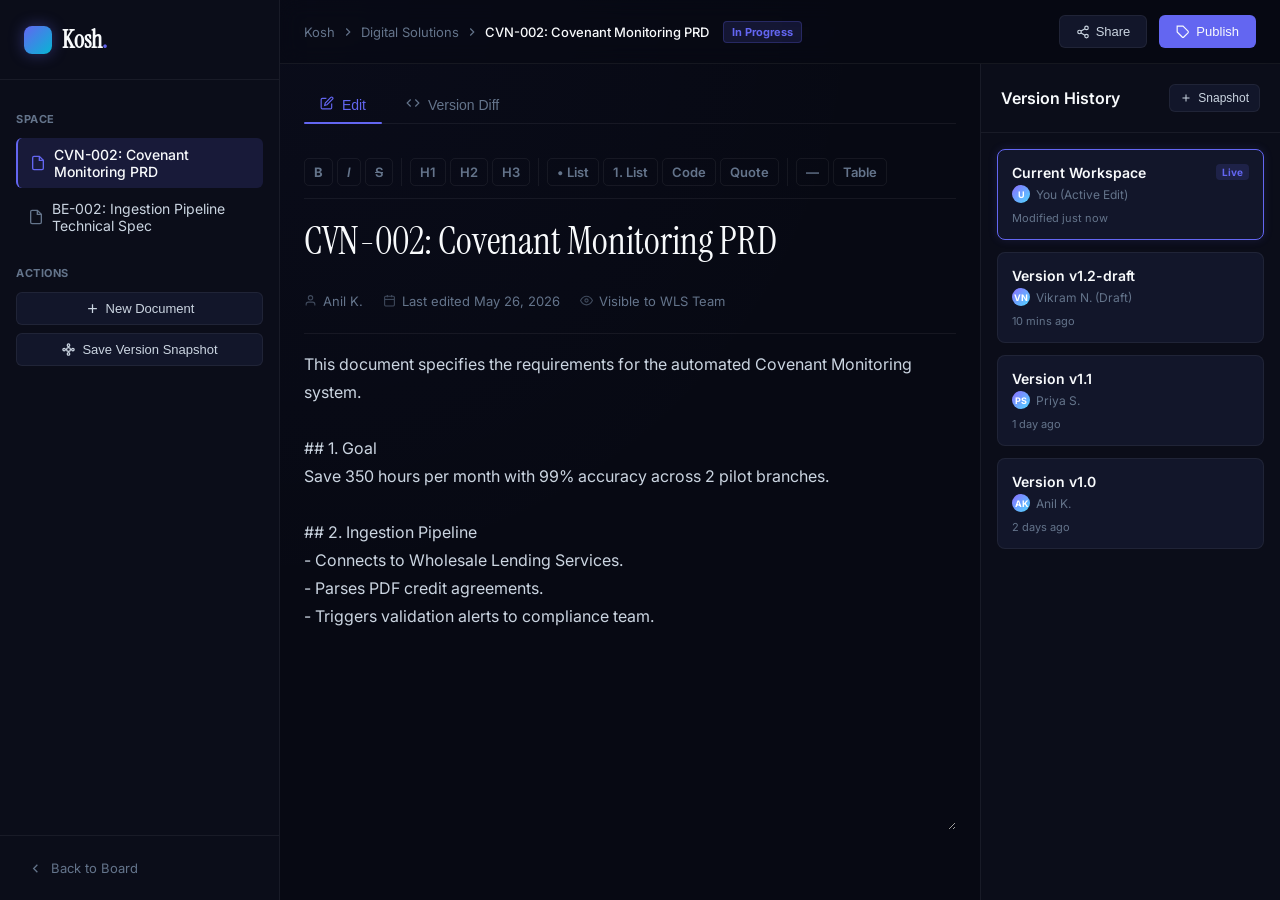
==== docs.html @ 430a9d38 "confluence page added" ====
<!DOCTYPE html>
<html lang="en">
<head>
  <meta charset="UTF-8" />
  <meta name="viewport" content="width=1480, initial-scale=1" />
  <title>Kosh Docs — Version Control</title>
  <meta name="description" content="Collaborative document workspace with line-level version diffing and selective merge — like Confluence meets Git." />
  <link rel="preconnect" href="https://fonts.googleapis.com" />
  <link rel="preconnect" href="https://fonts.gstatic.com" crossorigin />
  <link href="https://fonts.googleapis.com/css2?family=Inter:wght@300;400;500;600;700&family=Instrument+Serif:ital@0;1&family=JetBrains+Mono:wght@400;500;700&display=swap" rel="stylesheet" />
  <link rel="stylesheet" href="styles/docs.css" />
  <style>
    /* ─── Utility ──────────────────────────────────────────── */
    .hidden { display: none !important; }

    /* ─── Sidebar ───────────────────────────────────────────── */
    .sidebar-footer {
      padding: 16px;
      border-top: 1px solid var(--border-low);
    }
    .back-link {
      display: flex;
      align-items: center;
      gap: 8px;
      color: var(--text-muted);
      font-size: 13px;
      text-decoration: none;
      padding: 8px 12px;
      border-radius: 6px;
      transition: all 0.2s;
    }
    .back-link:hover { background: var(--bg-card-hover); color: var(--text-hi); }

    /* ─── Topbar ─────────────────────────────────────────────── */
    .doc-status-chip {
      font-size: 11px;
      font-weight: 700;
      padding: 3px 8px;
      border-radius: 4px;
      background: rgba(99,102,241,0.15);
      color: var(--primary);
      border: 1px solid rgba(99,102,241,0.25);
      margin-left: 8px;
    }
    .version-tag {
      font-size: 11px;
      font-weight: 700;
      padding: 3px 8px;
      border-radius: 4px;
      background: rgba(6,182,212,0.12);
      color: var(--cyan);
      border: 1px solid rgba(6,182,212,0.25);
      margin-left: 8px;
    }

    /* ─── Editor ─────────────────────────────────────────────── */
    .editor-body {
      max-width: 760px;
      margin: 0 auto;
      width: 100%;
      padding-bottom: 80px;
    }
    .editor-title {
      font-family: var(--font-serif);
      font-size: 38px;
      color: var(--text-hi);
      background: transparent;
      border: none;
      width: 100%;
      outline: none;
      margin-bottom: 12px;
      line-height: 1.2;
    }
    .editor-divider {
      width: 100%;
      height: 1px;
      background: var(--border-low);
      margin: 16px 0;
    }
    .editor-meta {
      display: flex;
      gap: 20px;
      font-size: 13px;
      color: var(--text-muted);
      align-items: center;
      margin-bottom: 24px;
    }
    .editor-meta span { display: flex; align-items: center; gap: 6px; }
    .editor-meta svg { opacity: 0.6; }
    .doc-textarea {
      width: 100%;
      min-height: 480px;
      background: transparent;
      border: none;
      outline: none;
      color: var(--text-primary);
      font-family: var(--font-sans);
      font-size: 16px;
      line-height: 1.75;
      resize: vertical;
    }
    .doc-textarea::placeholder { color: var(--text-dark); }

    /* Markdown-preview strip */
    .format-toolbar {
      display: flex;
      gap: 4px;
      padding: 10px 0 12px;
      border-bottom: 1px solid var(--border-low);
      margin-bottom: 20px;
    }
    .fmt-btn {
      background: transparent;
      border: 1px solid var(--border-low);
      color: var(--text-muted);
      padding: 5px 9px;
      border-radius: 5px;
      font-size: 13px;
      font-weight: 600;
      cursor: pointer;
      transition: all 0.15s;
      font-family: var(--font-sans);
    }
    .fmt-btn:hover { background: var(--bg-card); color: var(--text-hi); border-color: var(--border-md); }
    .fmt-sep { width: 1px; background: var(--border-low); margin: 0 4px; }

    /* ─── Diff Header ────────────────────────────────────────── */
    .diff-header { flex-wrap: wrap; gap: 12px; }
    .diff-info-badge {
      font-size: 12px;
      padding: 4px 10px;
      border-radius: 6px;
      background: var(--bg-card);
      border: 1px solid var(--border-low);
      color: var(--text-muted);
    }

    /* ─── Diff Legend ────────────────────────────────────────── */
    .diff-legend {
      display: flex;
      gap: 16px;
      align-items: center;
      padding: 10px 24px;
      border-bottom: 1px solid var(--border-low);
      background: rgba(9,12,21,0.6);
      font-size: 12px;
      color: var(--text-muted);
    }
    .legend-item { display: flex; align-items: center; gap: 6px; }
    .legend-dot {
      width: 10px;
      height: 10px;
      border-radius: 2px;
    }
    .legend-dot.added { background: rgba(34,197,94,0.5); }
    .legend-dot.deleted { background: rgba(239,68,68,0.5); }
    .legend-dot.unchanged { background: rgba(255,255,255,0.08); }

    /* empty diff placeholder */
    .diff-empty {
      display: flex;
      flex-direction: column;
      align-items: center;
      justify-content: center;
      height: 300px;
      gap: 12px;
      color: var(--text-muted);
    }
    .diff-empty svg { opacity: 0.3; }
    .diff-empty p { font-size: 14px; }

    /* ─── Version Panel tweaks ───────────────────────────────── */
    .version-badge.latest { background: rgba(34,197,94,0.15); color: #22c55e; }
    .version-badge.draft  { background: rgba(245,158,11,0.15); color: var(--amber); }

    /* ─── Hover-reveal pull buttons ─────────────────────────── */
    .diff-line .line-action { opacity: 0; transition: opacity 0.15s; }
    .diff-line:hover .line-action { opacity: 1; }

    /* ─── Scrollbar for diff ─────────────────────────────────── */
    .diff-viewport { scroll-behavior: smooth; }

    /* ─── Pull-all confirm strip ─────────────────────────────── */
    .pull-all-banner {
      display: flex;
      align-items: center;
      justify-content: space-between;
      gap: 12px;
      padding: 12px 24px;
      background: linear-gradient(90deg, rgba(99,102,241,0.07), transparent);
      border-bottom: 1px solid rgba(99,102,241,0.15);
      font-size: 13px;
      color: var(--text-primary);
    }
    .pull-all-banner strong { color: var(--text-hi); }
    .pull-all-banner .actions { display: flex; gap: 8px; }
  </style>
</head>
<body>

<div class="app-container">

  <!-- =====================================================
       LEFT SIDEBAR — Document tree + navigation
  ===================================================== -->
  <aside class="sidebar">

    <div class="brand">
      <div class="brand-logo"></div>
      <span class="brand-title">Kosh<span style="color:var(--primary)">.</span></span>
    </div>

    <div class="sidebar-content">
      <!-- Space -->
      <div class="section-label">Space</div>
      <ul class="doc-tree" id="docTree">
        <!-- Rendered by docs.js -->
      </ul>

      <!-- Quick-create -->
      <div class="section-label" style="margin-top:24px;">Actions</div>
      <button class="btn" style="width:100%;justify-content:center;margin-bottom:8px;" onclick="triggerNewDoc()">
        <svg viewBox="0 0 24 24" fill="none" stroke="currentColor" stroke-width="2" width="15" height="15">
          <path d="M12 5v14M5 12h14"/>
        </svg>
        New Document
      </button>
      <button id="btnCreateVersion" class="btn" style="width:100%;justify-content:center;">
        <svg viewBox="0 0 24 24" fill="none" stroke="currentColor" stroke-width="2" width="15" height="15">
          <circle cx="12" cy="12" r="3"/><circle cx="12" cy="5" r="2"/><circle cx="12" cy="19" r="2"/>
          <circle cx="5" cy="12" r="2"/><circle cx="19" cy="12" r="2"/>
        </svg>
        Save Version Snapshot
      </button>
    </div>

    <div class="sidebar-footer">
      <a href="index.html" class="back-link">
        <svg viewBox="0 0 24 24" fill="none" stroke="currentColor" stroke-width="2" width="15" height="15">
          <path d="M15 18l-6-6 6-6"/>
        </svg>
        Back to Board
      </a>
    </div>

  </aside>

  <!-- =====================================================
       MAIN WORKSPACE
  ===================================================== -->
  <div class="workspace">

    <!-- Topbar -->
    <div class="topbar">
      <div class="breadcrumbs">
        <span>Kosh</span>
        <svg viewBox="0 0 24 24" fill="none" stroke="currentColor" stroke-width="2" width="14" height="14">
          <path d="M9 18l6-6-6-6"/>
        </svg>
        <span>Digital Solutions</span>
        <svg viewBox="0 0 24 24" fill="none" stroke="currentColor" stroke-width="2" width="14" height="14">
          <path d="M9 18l6-6-6-6"/>
        </svg>
        <span class="crumb-active">CVN-002: Covenant Monitoring PRD</span>
        <span class="doc-status-chip">In Progress</span>
      </div>

      <div class="actions-cluster">
        <div id="diffStats" class="diff-stats hidden">
          <span class="stat-add" id="statAdditions">+0</span>
          <span class="stat-del" id="statDeletions">-0</span>
          <span style="font-size:13px; color:var(--text-dark);">lines changed</span>
        </div>
        <button id="btnPullAll" class="btn success hidden">
          <svg viewBox="0 0 24 24" fill="none" stroke="currentColor" stroke-width="2" width="14" height="14">
            <polyline points="8 17 12 21 16 17"/><line x1="12" y1="3" x2="12" y2="21"/>
          </svg>
          Pull All Changes
        </button>
        <button class="btn" onclick="shareDoc()">
          <svg viewBox="0 0 24 24" fill="none" stroke="currentColor" stroke-width="2" width="14" height="14">
            <circle cx="18" cy="5" r="3"/><circle cx="6" cy="12" r="3"/><circle cx="18" cy="19" r="3"/>
            <line x1="8.59" y1="13.51" x2="15.42" y2="17.49"/><line x1="15.41" y1="6.51" x2="8.59" y2="10.49"/>
          </svg>
          Share
        </button>
        <button class="btn primary" onclick="publishDoc()">
          <svg viewBox="0 0 24 24" fill="none" stroke="currentColor" stroke-width="2" width="14" height="14">
            <path d="M20.59 13.41l-7.17 7.17a2 2 0 01-2.83 0L2 12V2h10l8.59 8.59a2 2 0 010 2.82z"/>
            <line x1="7" y1="7" x2="7.01" y2="7"/>
          </svg>
          Publish
        </button>
      </div>
    </div>

    <!-- Content Area: Editor + Version Panel -->
    <div class="content-area">

      <!-- Centre Document Column -->
      <div class="doc-view-container">

        <!-- View Tab Switcher -->
        <div class="view-tabs">
          <button class="tab-btn active" id="tabEdit">
            <svg viewBox="0 0 24 24" fill="none" stroke="currentColor" stroke-width="2" width="14" height="14" style="display:inline;margin-right:4px;">
              <path d="M11 4H4a2 2 0 00-2 2v14a2 2 0 002 2h14a2 2 0 002-2v-7"/>
              <path d="M18.5 2.5a2.121 2.121 0 013 3L12 15l-4 1 1-4 9.5-9.5z"/>
            </svg>
            Edit
          </button>
          <button class="tab-btn" id="tabDiff">
            <svg viewBox="0 0 24 24" fill="none" stroke="currentColor" stroke-width="2" width="14" height="14" style="display:inline;margin-right:4px;">
              <polyline points="16 18 22 12 16 6"/><polyline points="8 6 2 12 8 18"/>
            </svg>
            Version Diff
          </button>
        </div>

        <!-- ── EDIT VIEW ────────────────────────────────── -->
        <div id="docEditView" class="editor-body">

          <!-- Format Toolbar -->
          <div class="format-toolbar">
            <button class="fmt-btn" title="Bold" onclick="insertFmt('**', '**')"><b>B</b></button>
            <button class="fmt-btn" title="Italic" onclick="insertFmt('_', '_')"><i>I</i></button>
            <button class="fmt-btn" title="Strikethrough" onclick="insertFmt('~~', '~~')"><s>S</s></button>
            <div class="fmt-sep"></div>
            <button class="fmt-btn" title="Heading 1" onclick="insertLine('# ')">H1</button>
            <button class="fmt-btn" title="Heading 2" onclick="insertLine('## ')">H2</button>
            <button class="fmt-btn" title="Heading 3" onclick="insertLine('### ')">H3</button>
            <div class="fmt-sep"></div>
            <button class="fmt-btn" title="Bullet list" onclick="insertLine('- ')">• List</button>
            <button class="fmt-btn" title="Numbered list" onclick="insertLine('1. ')">1. List</button>
            <button class="fmt-btn" title="Code block" onclick="insertFmt('`', '`')">Code</button>
            <button class="fmt-btn" title="Blockquote" onclick="insertLine('> ')">Quote</button>
            <div class="fmt-sep"></div>
            <button class="fmt-btn" title="Divider" onclick="insertLine('---')">―</button>
            <button class="fmt-btn" title="Table" onclick="insertTable()">Table</button>
          </div>

          <!-- Title -->
          <div class="editor-title-wrap">
            <input
              class="editor-title"
              id="editorTitle"
              placeholder="Document title…"
              value="CVN-002: Covenant Monitoring PRD"
            />
          </div>

          <!-- Meta -->
          <div class="editor-meta">
            <span>
              <svg viewBox="0 0 24 24" fill="none" stroke="currentColor" stroke-width="2" width="13" height="13">
                <path d="M20 21v-2a4 4 0 00-4-4H8a4 4 0 00-4 4v2"/>
                <circle cx="12" cy="7" r="4"/>
              </svg>
              Anil K.
            </span>
            <span>
              <svg viewBox="0 0 24 24" fill="none" stroke="currentColor" stroke-width="2" width="13" height="13">
                <rect x="3" y="4" width="18" height="18" rx="2"/><line x1="16" y1="2" x2="16" y2="6"/>
                <line x1="8" y1="2" x2="8" y2="6"/><line x1="3" y1="10" x2="21" y2="10"/>
              </svg>
              Last edited May 26, 2026
            </span>
            <span>
              <svg viewBox="0 0 24 24" fill="none" stroke="currentColor" stroke-width="2" width="13" height="13">
                <path d="M1 12s4-8 11-8 11 8 11 8-4 8-11 8-11-8-11-8z"/>
                <circle cx="12" cy="12" r="3"/>
              </svg>
              Visible to WLS Team
            </span>
          </div>

          <div class="editor-divider"></div>

          <!-- Text Area -->
          <textarea
            class="doc-textarea"
            id="editorContent"
            placeholder="Start writing your document here…&#10;&#10;Tip: Use ## for headings, - for bullets, and switch to 'Version Diff' to compare with team changes."
          ></textarea>

        </div>

        <!-- ── DIFF VIEW ────────────────────────────────── -->
        <div id="docDiffView" class="diff-view-panel hidden">

          <!-- Diff Controls Header -->
          <div class="diff-header">
            <div class="diff-selectors">
              <div class="select-wrapper">
                <label>Base (Your Workspace)</label>
                <div class="diff-info-badge">Current active document</div>
              </div>

              <svg viewBox="0 0 24 24" fill="none" stroke="currentColor" stroke-width="2" width="20" height="20" style="color:var(--text-muted);flex-shrink:0;margin-top:18px;">
                <line x1="5" y1="12" x2="19" y2="12"/>
                <polyline points="12 5 19 12 12 19"/>
              </svg>

              <div class="select-wrapper">
                <label>Compare With</label>
                <select class="custom-select" id="compareVersionSelect">
                  <!-- populated by docs.js -->
                </select>
              </div>
            </div>

            <div style="display:flex;gap:10px;align-items:flex-end;margin-top:16px;">
              <div class="diff-stats">
                <span class="stat-add" id="statAdditions">+0</span>
                <span class="stat-del" id="statDeletions">-0</span>
                <span style="color:var(--text-dark);">lines</span>
              </div>
              <button id="btnPullAll" class="btn success">
                <svg viewBox="0 0 24 24" fill="none" stroke="currentColor" stroke-width="2" width="13" height="13">
                  <polyline points="8 17 12 21 16 17"/><line x1="12" y1="3" x2="12" y2="21"/>
                </svg>
                Pull All Changes
              </button>
            </div>
          </div>

          <!-- Legend -->
          <div class="diff-legend">
            <div class="legend-item">
              <div class="legend-dot added"></div>
              <span>Added in compared version</span>
            </div>
            <div class="legend-item">
              <div class="legend-dot deleted"></div>
              <span>Only in your workspace (will be removed)</span>
            </div>
            <div class="legend-item">
              <div class="legend-dot unchanged"></div>
              <span>Unchanged</span>
            </div>
            <div style="margin-left:auto;font-size:12px;color:var(--text-dark);">
              Hover a line to pull or reject it selectively →
            </div>
          </div>

          <!-- Diff output rendered by docs.js -->
          <div class="diff-viewport" id="diffViewport">
            <div class="diff-empty">
              <svg viewBox="0 0 24 24" fill="none" stroke="currentColor" stroke-width="1.5" width="48" height="48">
                <polyline points="16 18 22 12 16 6"/><polyline points="8 6 2 12 8 18"/>
              </svg>
              <p>Select a version to start comparing</p>
            </div>
          </div>

        </div>
        <!-- end diff view -->

      </div>
      <!-- end doc-view-container -->

      <!-- ── RIGHT PANEL — Version History ───────────── -->
      <aside class="version-panel">

        <div class="version-panel-header">
          <h3>Version History</h3>
          <button class="btn" style="padding:6px 10px;font-size:12px;" onclick="triggerCreateVersion()">
            <svg viewBox="0 0 24 24" fill="none" stroke="currentColor" stroke-width="2" width="12" height="12">
              <path d="M12 5v14M5 12h14"/>
            </svg>
            Snapshot
          </button>
        </div>

        <!-- Version Cards rendered by docs.js -->
        <div class="version-list" id="versionList"></div>

      </aside>

    </div>
    <!-- end content-area -->

  </div>
  <!-- end workspace -->

</div>
<!-- end app-container -->

<!-- =====================================================
     TOAST NOTIFICATION
===================================================== -->
<div class="notification" id="toastNotification">
  <div class="notification-icon">
    <svg viewBox="0 0 24 24" fill="none" stroke="currentColor" stroke-width="2.5" width="16" height="16">
      <polyline points="20 6 9 17 4 12"/>
    </svg>
  </div>
  <div class="notification-details">
    <div class="notification-title" id="toastTitle">Done</div>
    <div class="notification-desc" id="toastDesc"></div>
  </div>
</div>

<script type="module" src="src/docs.js"></script>

<script>
  /* ─── Formatting helpers (inline — no module needed) ─── */

  function insertFmt(open, close) {
    const ta = document.getElementById('editorContent');
    if (!ta) return;
    const s = ta.selectionStart, e = ta.selectionEnd;
    const selected = ta.value.substring(s, e) || 'text';
    const replacement = open + selected + close;
    ta.setRangeText(replacement, s, e, 'select');
    ta.focus();
    ta.dispatchEvent(new Event('input'));
  }

  function insertLine(prefix) {
    const ta = document.getElementById('editorContent');
    if (!ta) return;
    const s = ta.selectionStart;
    const lineStart = ta.value.lastIndexOf('\n', s - 1) + 1;
    ta.setRangeText('\n' + prefix, s, s, 'end');
    ta.focus();
    ta.dispatchEvent(new Event('input'));
  }

  function insertTable() {
    const ta = document.getElementById('editorContent');
    if (!ta) return;
    const table = `\n| Column 1 | Column 2 | Column 3 |\n|----------|----------|----------|\n| Row 1    | Value    | Value    |\n| Row 2    | Value    | Value    |\n`;
    const s = ta.selectionStart;
    ta.setRangeText(table, s, s, 'end');
    ta.focus();
    ta.dispatchEvent(new Event('input'));
  }

  /* ─── Topbar helpers ─── */
  function shareDoc() {
    navigator.clipboard.writeText(window.location.href)
      .then(() => {
        if (window.showToast) showToast('Link Copied', 'Document URL copied to clipboard.');
        else alert('Link copied!');
      })
      .catch(() => alert('Copy link: ' + window.location.href));
  }

  function publishDoc() {
    if (window.showToast) showToast('Published', 'Document published and visible to the WLS team.');
    else alert('Published successfully!');
  }

  function triggerNewDoc() {
    const title = prompt('New document title:');
    if (!title) return;
    const id = title.toLowerCase().replace(/\s+/g, '-').replace(/[^a-z0-9-]/g, '');
    if (!id) return;

    // Reach into the module's DB — expose a global hook from docs.js
    if (window.koshDocs && window.koshDocs.addDocument) {
      window.koshDocs.addDocument(id, title);
    } else {
      alert('New document created: ' + title + '\n\n(Reload the page to see it in the sidebar if the module hook is not yet wired.)');
    }
  }

  /* ─── Expose triggerCreateVersion globally (called from sidebar btn) ─── */
  // docs.js defines it — we just need a thin wrapper in case it loads after this tag.
  function triggerCreateVersion() {
    if (window.koshDocs && window.koshDocs.createVersion) {
      window.koshDocs.createVersion();
    }
  }
</script>

</body>
</html>
---- styles/docs.css ----
/* ============================================================
   KOSH CONFLUENCE & VERSION CONTROL SYSTEM DESIGN SYSTEM
   ============================================================ */

:root {
  --bg-app: #070913;
  --bg-sidebar: #0b0d19;
  --bg-card: #12162a;
  --bg-card-hover: #191f3b;
  --border-low: rgba(255, 255, 255, 0.06);
  --border-md: rgba(255, 255, 255, 0.12);
  --border-hi: rgba(255, 255, 255, 0.25);
  
  --text-hi: #f8fafc;
  --text-primary: #cbd5e1;
  --text-muted: #64748b;
  --text-dark: #475569;

  --primary: #6366f1;
  --primary-glow: rgba(99, 102, 241, 0.15);
  --primary-hover: #4f46e5;
  
  --diff-added: rgba(34, 197, 94, 0.12);
  --diff-added-border: rgba(34, 197, 94, 0.3);
  --diff-deleted: rgba(239, 68, 68, 0.12);
  --diff-deleted-border: rgba(239, 68, 68, 0.3);
  
  --cyan: #06b6d4;
  --amber: #f59e0b;
  
  --font-sans: 'Inter', sans-serif;
  --font-serif: 'Instrument Serif', serif;
  --font-mono: 'JetBrains Mono', monospace;
}

* {
  box-sizing: border-box;
  margin: 0;
  padding: 0;
}

body {
  background-color: var(--bg-app);
  color: var(--text-primary);
  font-family: var(--font-sans);
  height: 100vh;
  overflow: hidden;
  display: flex;
}

/* Scrollbars */
::-webkit-scrollbar {
  width: 6px;
  height: 6px;
}
::-webkit-scrollbar-track {
  background: transparent;
}
::-webkit-scrollbar-thumb {
  background: var(--border-md);
  border-radius: 3px;
}
::-webkit-scrollbar-thumb:hover {
  background: var(--text-muted);
}

/* App Layout */
.app-container {
  display: flex;
  width: 100%;
  height: 100vh;
}

/* Sidebar */
.sidebar {
  width: 280px;
  background-color: var(--bg-sidebar);
  border-right: 1px solid var(--border-low);
  display: flex;
  flex-direction: column;
  height: 100%;
  flex-shrink: 0;
}

.brand {
  padding: 24px;
  display: flex;
  align-items: center;
  gap: 10px;
  border-bottom: 1px solid var(--border-low);
}

.brand-logo {
  width: 28px;
  height: 28px;
  border-radius: 8px;
  background: linear-gradient(135deg, var(--primary), var(--cyan));
  box-shadow: 0 0 15px rgba(99, 102, 241, 0.4);
}

.brand-title {
  font-family: var(--font-serif);
  font-size: 24px;
  font-weight: 600;
  color: var(--text-hi);
}

.sidebar-content {
  flex: 1;
  overflow-y: auto;
  padding: 16px;
}

.section-label {
  font-size: 11px;
  font-weight: 700;
  text-transform: uppercase;
  color: var(--text-muted);
  letter-spacing: 0.05em;
  margin-bottom: 12px;
  margin-top: 16px;
}

.doc-tree {
  list-style: none;
}

.doc-item {
  display: flex;
  align-items: center;
  padding: 8px 12px;
  border-radius: 6px;
  cursor: pointer;
  color: var(--text-primary);
  font-size: 14px;
  margin-bottom: 4px;
  transition: all 0.2s ease;
  gap: 8px;
}

.doc-item:hover {
  background-color: var(--bg-card-hover);
  color: var(--text-hi);
}

.doc-item.active {
  background-color: var(--primary-glow);
  border-left: 2px solid var(--primary);
  color: var(--text-hi);
  font-weight: 500;
}

.doc-item svg {
  color: var(--text-muted);
  flex-shrink: 0;
}

.doc-item.active svg {
  color: var(--primary);
}

/* Main Content Workspace */
.workspace {
  flex: 1;
  display: flex;
  flex-direction: column;
  height: 100%;
  overflow: hidden;
  background: radial-gradient(circle at top left, rgba(99, 102, 241, 0.03), transparent 45%);
}

.topbar {
  height: 64px;
  border-bottom: 1px solid var(--border-low);
  display: flex;
  align-items: center;
  justify-content: space-between;
  padding: 0 24px;
  background-color: rgba(7, 9, 19, 0.5);
  backdrop-filter: blur(10px);
  z-index: 10;
}

.breadcrumbs {
  font-size: 13px;
  color: var(--text-muted);
  display: flex;
  align-items: center;
  gap: 6px;
}

.crumb-active {
  color: var(--text-hi);
  font-weight: 500;
}

.actions-cluster {
  display: flex;
  gap: 12px;
  align-items: center;
}

.btn {
  background: var(--bg-card);
  border: 1px solid var(--border-low);
  color: var(--text-primary);
  padding: 8px 16px;
  border-radius: 6px;
  font-size: 13px;
  font-weight: 500;
  cursor: pointer;
  display: flex;
  align-items: center;
  gap: 6px;
  transition: all 0.2s ease;
}

.btn:hover {
  background: var(--bg-card-hover);
  color: var(--text-hi);
  border-color: var(--border-md);
}

.btn.primary {
  background: var(--primary);
  color: var(--text-hi);
  border-color: transparent;
}

.btn.primary:hover {
  background: var(--primary-hover);
  box-shadow: 0 0 15px rgba(99, 102, 241, 0.35);
}

.btn.success {
  background: #16a34a;
  color: var(--text-hi);
  border-color: transparent;
}

.btn.success:hover {
  background: #15803d;
}

/* Tabs & Editor View */
.content-area {
  flex: 1;
  display: flex;
  overflow: hidden;
}

.doc-view-container {
  flex: 1;
  display: flex;
  flex-direction: column;
  padding: 24px;
  overflow-y: auto;
}

.view-tabs {
  display: flex;
  gap: 8px;
  border-bottom: 1px solid var(--border-low);
  margin-bottom: 24px;
  padding-bottom: 2px;
}

.tab-btn {
  background: transparent;
  border: none;
  color: var(--text-muted);
  padding: 8px 16px;
  font-size: 14px;
  font-weight: 500;
  cursor: pointer;
  position: relative;
  transition: color 0.2s;
}

.tab-btn:hover {
  color: var(--text-hi);
}

.tab-btn.active {
  color: var(--primary);
}

.tab-btn.active::after {
  content: '';
  position: absolute;
  bottom: -3px;
  left: 0;
  right: 0;
  height: 2px;
  background-color: var(--primary);
  border-radius: 2px;
}

/* Editor Style */
.editor-title-wrap {
  margin-bottom: 16px;
}

.editor-title {
  font-family: var(--font-serif);
  font-size: 36px;
  color: var(--text-hi);
  background: transparent;
  border: none;
  width: 100%;
  outline: none;
  margin-bottom: 8px;
}

.editor-meta {
  display: flex;
  gap: 16px;
  font-size: 13px;
  color: var(--text-muted);
}

.doc-textarea {
  flex: 1;
  background: transparent;
  border: none;
  outline: none;
  color: var(--text-primary);
  font-family: var(--font-sans);
  font-size: 16px;
  line-height: 1.6;
  resize: none;
  width: 100%;
  min-height: 400px;
}

/* Interactive Diff View */
.diff-view-panel {
  display: flex;
  flex-direction: column;
  height: 100%;
  overflow: hidden;
}

.diff-header {
  padding: 16px 24px;
  background-color: rgba(11, 13, 25, 0.4);
  border-bottom: 1px solid var(--border-low);
  display: flex;
  align-items: center;
  justify-content: space-between;
  gap: 16px;
}

.diff-selectors {
  display: flex;
  align-items: center;
  gap: 12px;
}

.select-wrapper {
  display: flex;
  flex-direction: column;
  gap: 4px;
}

.select-wrapper label {
  font-size: 10px;
  font-weight: 700;
  text-transform: uppercase;
  color: var(--text-muted);
}

.custom-select {
  background: var(--bg-card);
  border: 1px solid var(--border-low);
  color: var(--text-hi);
  padding: 6px 12px;
  border-radius: 6px;
  outline: none;
  font-size: 13px;
  min-width: 160px;
}

.diff-stats {
  font-size: 13px;
  color: var(--text-muted);
  display: flex;
  gap: 12px;
}

.stat-add {
  color: #22c55e;
  font-weight: 600;
}

.stat-del {
  color: #ef4444;
  font-weight: 600;
}

.diff-viewport {
  flex: 1;
  overflow-y: auto;
  background: #090c15;
  font-family: var(--font-mono);
  font-size: 13px;
  line-height: 1.6;
  padding: 16px 0;
}

/* Diff Line Render */
.diff-line {
  display: flex;
  width: 100%;
  border-left: 3px solid transparent;
  transition: background-color 0.2s;
}

.diff-line:hover {
  background-color: rgba(255, 255, 255, 0.02);
}

.diff-line.deleted {
  background-color: var(--diff-deleted);
  border-left-color: #ef4444;
}

.diff-line.added {
  background-color: var(--diff-added);
  border-left-color: #22c55e;
}

.diff-line.merged-glow {
  animation: glow-green 1.5s ease-out;
}

@keyframes glow-green {
  0% {
    background-color: rgba(34, 197, 94, 0.35);
  }
  100% {
    background-color: transparent;
  }
}

.line-num {
  width: 50px;
  color: var(--text-dark);
  text-align: right;
  padding-right: 12px;
  user-select: none;
  border-right: 1px solid var(--border-low);
}

.line-indicator {
  width: 24px;
  text-align: center;
  user-select: none;
  font-weight: 700;
  color: var(--text-muted);
}

.deleted .line-indicator { color: #ef4444; }
.added .line-indicator { color: #22c55e; }

.line-content {
  flex: 1;
  padding-left: 12px;
  white-space: pre-wrap;
  word-break: break-all;
  color: var(--text-primary);
}

.deleted .line-content {
  color: #fca5a5;
  text-decoration: line-through;
}

.added .line-content {
  color: #86efac;
}

.line-action {
  width: 120px;
  display: flex;
  justify-content: flex-end;
  padding-right: 16px;
  user-select: none;
}

.pull-btn {
  background: rgba(34, 197, 94, 0.15);
  border: 1px solid rgba(34, 197, 94, 0.3);
  color: #4ade80;
  padding: 2px 8px;
  border-radius: 4px;
  font-size: 11px;
  font-weight: 600;
  cursor: pointer;
  display: flex;
  align-items: center;
  gap: 4px;
  transition: all 0.2s;
  font-family: var(--font-sans);
}

.pull-btn:hover {
  background: rgba(34, 197, 94, 0.3);
  color: var(--text-hi);
  transform: translateY(-1px);
}

.reject-btn {
  background: rgba(239, 68, 68, 0.1);
  border: 1px solid rgba(239, 68, 68, 0.2);
  color: #f87171;
  padding: 2px 8px;
  border-radius: 4px;
  font-size: 11px;
  font-weight: 600;
  cursor: pointer;
  transition: all 0.2s;
  font-family: var(--font-sans);
}

.reject-btn:hover {
  background: rgba(239, 68, 68, 0.25);
  color: var(--text-hi);
  transform: translateY(-1px);
}

/* Version History Sidebar */
.version-panel {
  width: 300px;
  background-color: var(--bg-sidebar);
  border-left: 1px solid var(--border-low);
  display: flex;
  flex-direction: column;
  height: 100%;
  flex-shrink: 0;
}

.version-panel-header {
  padding: 20px;
  border-bottom: 1px solid var(--border-low);
  display: flex;
  justify-content: space-between;
  align-items: center;
}

.version-panel-header h3 {
  font-size: 16px;
  font-weight: 600;
  color: var(--text-hi);
}

.version-list {
  flex: 1;
  overflow-y: auto;
  padding: 16px;
}

.version-card {
  background: var(--bg-card);
  border: 1px solid var(--border-low);
  border-radius: 8px;
  padding: 14px;
  margin-bottom: 12px;
  cursor: pointer;
  position: relative;
  transition: all 0.2s;
}

.version-card:hover {
  background: var(--bg-card-hover);
  border-color: var(--border-md);
  transform: translateY(-1px);
}

.version-card.active {
  border-color: var(--primary);
  box-shadow: 0 0 10px rgba(99, 102, 241, 0.15);
}

.version-badge {
  position: absolute;
  top: 14px;
  right: 14px;
  font-size: 10px;
  font-weight: 700;
  background: var(--primary-glow);
  color: var(--primary);
  padding: 2px 6px;
  border-radius: 4px;
}

.version-title {
  font-size: 14px;
  font-weight: 600;
  color: var(--text-hi);
  margin-bottom: 4px;
  padding-right: 40px;
}

.version-author {
  display: flex;
  align-items: center;
  gap: 6px;
  font-size: 12px;
  color: var(--text-muted);
  margin-bottom: 8px;
}

.version-avatar {
  width: 18px;
  height: 18px;
  border-radius: 50%;
  background: linear-gradient(135deg, #8b6cff, #4fd9ff);
  display: flex;
  align-items: center;
  justify-content: center;
  color: #fff;
  font-size: 9px;
  font-weight: 700;
}

.version-time {
  font-size: 11px;
  color: var(--text-muted);
}

/* Modal and Notifications */
.notification {
  position: fixed;
  bottom: 24px;
  right: 24px;
  background-color: var(--bg-card);
  border: 1px solid var(--border-low);
  box-shadow: 0 10px 25px -5px rgba(0, 0, 0, 0.5);
  border-radius: 8px;
  padding: 16px;
  display: flex;
  align-items: center;
  gap: 12px;
  transform: translateY(100px);
  opacity: 0;
  transition: all 0.3s cubic-bezier(0.16, 1, 0.3, 1);
  z-index: 100;
}

.notification.show {
  transform: translateY(0);
  opacity: 1;
}

.notification-icon {
  width: 32px;
  height: 32px;
  border-radius: 50%;
  background: rgba(34, 197, 94, 0.15);
  display: flex;
  align-items: center;
  justify-content: center;
  color: #22c55e;
}

.notification-details {
  flex: 1;
}

.notification-title {
  font-size: 14px;
  font-weight: 600;
  color: var(--text-hi);
}

.notification-desc {
  font-size: 12px;
  color: var(--text-muted);
}
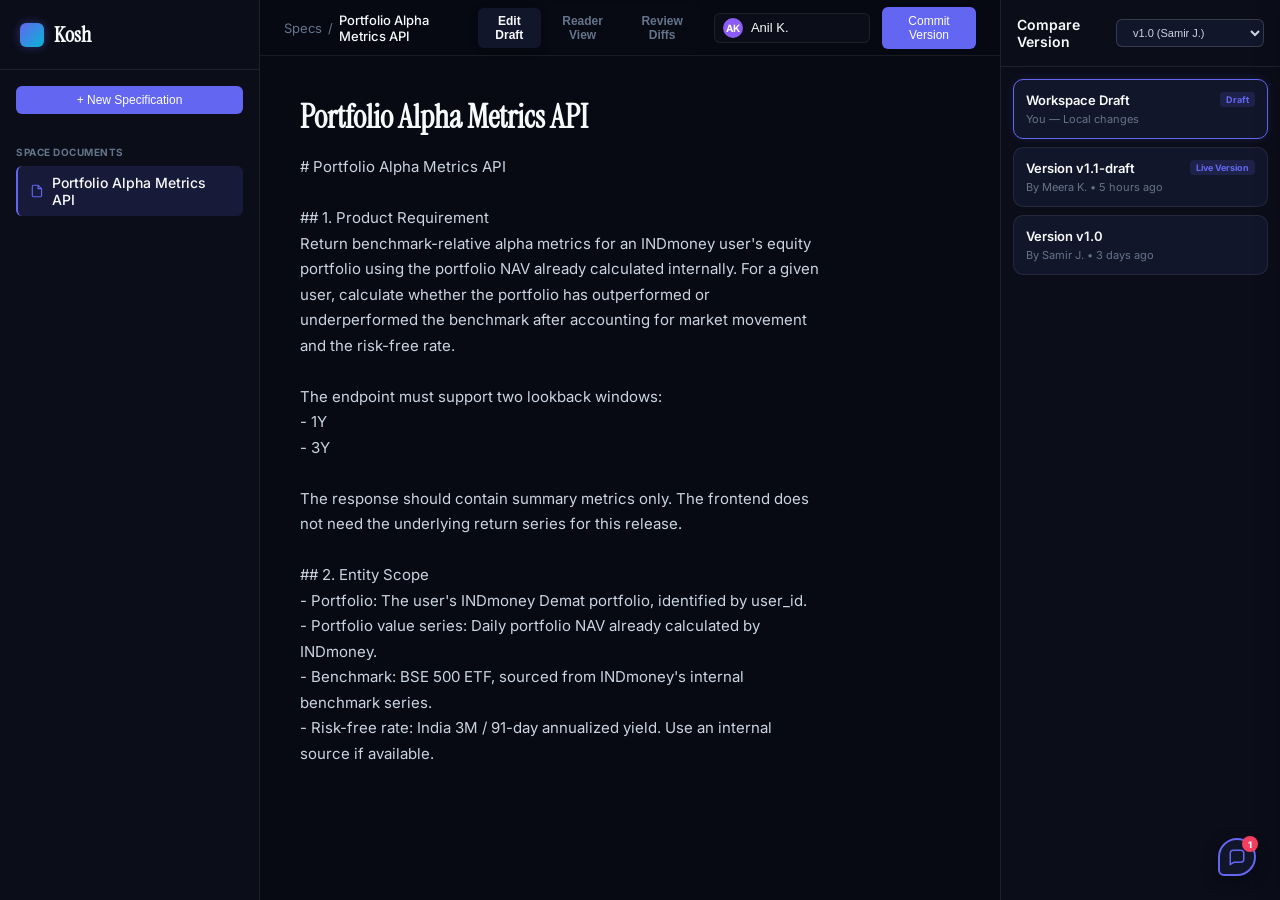
==== commit 94ad503e: "confluence page added" ====
--- a/docs.html
+++ b/docs.html
@@ -1,579 +1,158 @@
 <!DOCTYPE html>
 <html lang="en">
 <head>
-  <meta charset="UTF-8" />
-  <meta name="viewport" content="width=1480, initial-scale=1" />
-  <title>Kosh Docs — Version Control</title>
-  <meta name="description" content="Collaborative document workspace with line-level version diffing and selective merge — like Confluence meets Git." />
-  <link rel="preconnect" href="https://fonts.googleapis.com" />
-  <link rel="preconnect" href="https://fonts.gstatic.com" crossorigin />
-  <link href="https://fonts.googleapis.com/css2?family=Inter:wght@300;400;500;600;700&family=Instrument+Serif:ital@0;1&family=JetBrains+Mono:wght@400;500;700&display=swap" rel="stylesheet" />
-  <link rel="stylesheet" href="styles/docs.css" />
-  <style>
-    /* ─── Utility ──────────────────────────────────────────── */
-    .hidden { display: none !important; }
-
-    /* ─── Sidebar ───────────────────────────────────────────── */
-    .sidebar-footer {
-      padding: 16px;
-      border-top: 1px solid var(--border-low);
-    }
-    .back-link {
-      display: flex;
-      align-items: center;
-      gap: 8px;
-      color: var(--text-muted);
-      font-size: 13px;
-      text-decoration: none;
-      padding: 8px 12px;
-      border-radius: 6px;
-      transition: all 0.2s;
-    }
-    .back-link:hover { background: var(--bg-card-hover); color: var(--text-hi); }
-
-    /* ─── Topbar ─────────────────────────────────────────────── */
-    .doc-status-chip {
-      font-size: 11px;
-      font-weight: 700;
-      padding: 3px 8px;
-      border-radius: 4px;
-      background: rgba(99,102,241,0.15);
-      color: var(--primary);
-      border: 1px solid rgba(99,102,241,0.25);
-      margin-left: 8px;
-    }
-    .version-tag {
-      font-size: 11px;
-      font-weight: 700;
-      padding: 3px 8px;
-      border-radius: 4px;
-      background: rgba(6,182,212,0.12);
-      color: var(--cyan);
-      border: 1px solid rgba(6,182,212,0.25);
-      margin-left: 8px;
-    }
-
-    /* ─── Editor ─────────────────────────────────────────────── */
-    .editor-body {
-      max-width: 760px;
-      margin: 0 auto;
-      width: 100%;
-      padding-bottom: 80px;
-    }
-    .editor-title {
-      font-family: var(--font-serif);
-      font-size: 38px;
-      color: var(--text-hi);
-      background: transparent;
-      border: none;
-      width: 100%;
-      outline: none;
-      margin-bottom: 12px;
-      line-height: 1.2;
-    }
-    .editor-divider {
-      width: 100%;
-      height: 1px;
-      background: var(--border-low);
-      margin: 16px 0;
-    }
-    .editor-meta {
-      display: flex;
-      gap: 20px;
-      font-size: 13px;
-      color: var(--text-muted);
-      align-items: center;
-      margin-bottom: 24px;
-    }
-    .editor-meta span { display: flex; align-items: center; gap: 6px; }
-    .editor-meta svg { opacity: 0.6; }
-    .doc-textarea {
-      width: 100%;
-      min-height: 480px;
-      background: transparent;
-      border: none;
-      outline: none;
-      color: var(--text-primary);
-      font-family: var(--font-sans);
-      font-size: 16px;
-      line-height: 1.75;
-      resize: vertical;
-    }
-    .doc-textarea::placeholder { color: var(--text-dark); }
-
-    /* Markdown-preview strip */
-    .format-toolbar {
-      display: flex;
-      gap: 4px;
-      padding: 10px 0 12px;
-      border-bottom: 1px solid var(--border-low);
-      margin-bottom: 20px;
-    }
-    .fmt-btn {
-      background: transparent;
-      border: 1px solid var(--border-low);
-      color: var(--text-muted);
-      padding: 5px 9px;
-      border-radius: 5px;
-      font-size: 13px;
-      font-weight: 600;
-      cursor: pointer;
-      transition: all 0.15s;
-      font-family: var(--font-sans);
-    }
-    .fmt-btn:hover { background: var(--bg-card); color: var(--text-hi); border-color: var(--border-md); }
-    .fmt-sep { width: 1px; background: var(--border-low); margin: 0 4px; }
-
-    /* ─── Diff Header ────────────────────────────────────────── */
-    .diff-header { flex-wrap: wrap; gap: 12px; }
-    .diff-info-badge {
-      font-size: 12px;
-      padding: 4px 10px;
-      border-radius: 6px;
-      background: var(--bg-card);
-      border: 1px solid var(--border-low);
-      color: var(--text-muted);
-    }
-
-    /* ─── Diff Legend ────────────────────────────────────────── */
-    .diff-legend {
-      display: flex;
-      gap: 16px;
-      align-items: center;
-      padding: 10px 24px;
-      border-bottom: 1px solid var(--border-low);
-      background: rgba(9,12,21,0.6);
-      font-size: 12px;
-      color: var(--text-muted);
-    }
-    .legend-item { display: flex; align-items: center; gap: 6px; }
-    .legend-dot {
-      width: 10px;
-      height: 10px;
-      border-radius: 2px;
-    }
-    .legend-dot.added { background: rgba(34,197,94,0.5); }
-    .legend-dot.deleted { background: rgba(239,68,68,0.5); }
-    .legend-dot.unchanged { background: rgba(255,255,255,0.08); }
-
-    /* empty diff placeholder */
-    .diff-empty {
-      display: flex;
-      flex-direction: column;
-      align-items: center;
-      justify-content: center;
-      height: 300px;
-      gap: 12px;
-      color: var(--text-muted);
-    }
-    .diff-empty svg { opacity: 0.3; }
-    .diff-empty p { font-size: 14px; }
-
-    /* ─── Version Panel tweaks ───────────────────────────────── */
-    .version-badge.latest { background: rgba(34,197,94,0.15); color: #22c55e; }
-    .version-badge.draft  { background: rgba(245,158,11,0.15); color: var(--amber); }
-
-    /* ─── Hover-reveal pull buttons ─────────────────────────── */
-    .diff-line .line-action { opacity: 0; transition: opacity 0.15s; }
-    .diff-line:hover .line-action { opacity: 1; }
-
-    /* ─── Scrollbar for diff ─────────────────────────────────── */
-    .diff-viewport { scroll-behavior: smooth; }
-
-    /* ─── Pull-all confirm strip ─────────────────────────────── */
-    .pull-all-banner {
-      display: flex;
-      align-items: center;
-      justify-content: space-between;
-      gap: 12px;
-      padding: 12px 24px;
-      background: linear-gradient(90deg, rgba(99,102,241,0.07), transparent);
-      border-bottom: 1px solid rgba(99,102,241,0.15);
-      font-size: 13px;
-      color: var(--text-primary);
-    }
-    .pull-all-banner strong { color: var(--text-hi); }
-    .pull-all-banner .actions { display: flex; gap: 8px; }
-  </style>
+  <meta charset="UTF-8">
+  <meta name="viewport" content="width=device-width, initial-scale=1.0">
+  <title>Kosh Specs — Live Collaboration</title>
+  
+  <!-- Typography & Icons -->
+  <link rel="preconnect" href="https://fonts.googleapis.com">
+  <link rel="preconnect" href="https://fonts.gstatic.com" crossorigin>
+  <link href="https://fonts.googleapis.com/css2?family=Inter:wght@300;400;500;600;700&family=Instrument+Serif:ital@0;1&family=JetBrains+Mono:wght@400;500;700&display=swap" rel="stylesheet">
+  
+  <link rel="stylesheet" href="styles/docs.css">
 </head>
 <body>
 
-<div class="app-container">
-
-  <!-- =====================================================
-       LEFT SIDEBAR — Document tree + navigation
-  ===================================================== -->
-  <aside class="sidebar">
-
-    <div class="brand">
-      <div class="brand-logo"></div>
-      <span class="brand-title">Kosh<span style="color:var(--primary)">.</span></span>
-    </div>
-
-    <div class="sidebar-content">
-      <!-- Space -->
-      <div class="section-label">Space</div>
-      <ul class="doc-tree" id="docTree">
-        <!-- Rendered by docs.js -->
-      </ul>
-
-      <!-- Quick-create -->
-      <div class="section-label" style="margin-top:24px;">Actions</div>
-      <button class="btn" style="width:100%;justify-content:center;margin-bottom:8px;" onclick="triggerNewDoc()">
-        <svg viewBox="0 0 24 24" fill="none" stroke="currentColor" stroke-width="2" width="15" height="15">
-          <path d="M12 5v14M5 12h14"/>
-        </svg>
-        New Document
-      </button>
-      <button id="btnCreateVersion" class="btn" style="width:100%;justify-content:center;">
-        <svg viewBox="0 0 24 24" fill="none" stroke="currentColor" stroke-width="2" width="15" height="15">
-          <circle cx="12" cy="12" r="3"/><circle cx="12" cy="5" r="2"/><circle cx="12" cy="19" r="2"/>
-          <circle cx="5" cy="12" r="2"/><circle cx="19" cy="12" r="2"/>
-        </svg>
-        Save Version Snapshot
-      </button>
-    </div>
-
-    <div class="sidebar-footer">
-      <a href="index.html" class="back-link">
-        <svg viewBox="0 0 24 24" fill="none" stroke="currentColor" stroke-width="2" width="15" height="15">
-          <path d="M15 18l-6-6 6-6"/>
-        </svg>
-        Back to Board
-      </a>
-    </div>
-
-  </aside>
-
-  <!-- =====================================================
-       MAIN WORKSPACE
-  ===================================================== -->
-  <div class="workspace">
-
-    <!-- Topbar -->
-    <div class="topbar">
-      <div class="breadcrumbs">
-        <span>Kosh</span>
-        <svg viewBox="0 0 24 24" fill="none" stroke="currentColor" stroke-width="2" width="14" height="14">
-          <path d="M9 18l6-6-6-6"/>
-        </svg>
-        <span>Digital Solutions</span>
-        <svg viewBox="0 0 24 24" fill="none" stroke="currentColor" stroke-width="2" width="14" height="14">
-          <path d="M9 18l6-6-6-6"/>
-        </svg>
-        <span class="crumb-active">CVN-002: Covenant Monitoring PRD</span>
-        <span class="doc-status-chip">In Progress</span>
+  <div class="app-container">
+    
+    <!-- Left Sidebar: Documents Explorer -->
+    <aside class="sidebar">
+      <div class="brand">
+        <div class="brand-logo"></div>
+        <span class="brand-title">Kosh</span>
       </div>
-
-      <div class="actions-cluster">
-        <div id="diffStats" class="diff-stats hidden">
-          <span class="stat-add" id="statAdditions">+0</span>
-          <span class="stat-del" id="statDeletions">-0</span>
-          <span style="font-size:13px; color:var(--text-dark);">lines changed</span>
+      <div class="sidebar-content">
+        <button class="btn primary" id="btnAddNewDoc" style="width: 100%; margin-bottom: 16px; justify-content: center;">
+          + New Specification
+        </button>
+        
+        <div class="section-label">Space Documents</div>
+        <ul class="doc-tree" id="docTree">
+          <!-- Populated by JS -->
+        </ul>
+      </div>
+    </aside>
+    
+    <!-- Main Document Canvas -->
+    <main class="workspace">
+      
+      <!-- Top Action Bar -->
+      <header class="topbar">
+        <div class="breadcrumbs">
+          <span>Specs</span>
+          <span>/</span>
+          <span class="crumb-active">Portfolio Alpha Metrics API</span>
         </div>
-        <button id="btnPullAll" class="btn success hidden">
-          <svg viewBox="0 0 24 24" fill="none" stroke="currentColor" stroke-width="2" width="14" height="14">
-            <polyline points="8 17 12 21 16 17"/><line x1="12" y1="3" x2="12" y2="21"/>
-          </svg>
-          Pull All Changes
-        </button>
-        <button class="btn" onclick="shareDoc()">
-          <svg viewBox="0 0 24 24" fill="none" stroke="currentColor" stroke-width="2" width="14" height="14">
-            <circle cx="18" cy="5" r="3"/><circle cx="6" cy="12" r="3"/><circle cx="18" cy="19" r="3"/>
-            <line x1="8.59" y1="13.51" x2="15.42" y2="17.49"/><line x1="15.41" y1="6.51" x2="8.59" y2="10.49"/>
-          </svg>
-          Share
-        </button>
-        <button class="btn primary" onclick="publishDoc()">
-          <svg viewBox="0 0 24 24" fill="none" stroke="currentColor" stroke-width="2" width="14" height="14">
-            <path d="M20.59 13.41l-7.17 7.17a2 2 0 01-2.83 0L2 12V2h10l8.59 8.59a2 2 0 010 2.82z"/>
-            <line x1="7" y1="7" x2="7.01" y2="7"/>
-          </svg>
-          Publish
+        
+        <div class="controls-cluster">
+          <!-- View Modes -->
+          <div class="panel-tabs">
+            <button class="panel-tab active" id="tabEdit">Edit Draft</button>
+            <button class="panel-tab" id="tabRead">Reader View</button>
+            <button class="panel-tab" id="tabDiff">Review Diffs</button>
+          </div>
+          
+          <!-- Identity Badges -->
+          <div class="identity-badge">
+            <div class="user-avatar-circle" id="user-avatar">AK</div>
+            <input type="text" id="author-input" placeholder="Your name" autocomplete="off" spellcheck="false">
+          </div>
+          
+          <button class="btn primary" id="btnCreateVersion">
+            Commit Version
+          </button>
+        </div>
+      </header>
+      
+      <!-- Scrollable Document Guts -->
+      <div class="doc-scroller" id="docScroller">
+        
+        <!-- Textarea Editor View -->
+        <div class="doc-width-limiter" id="docEditorView" style="display: block;">
+          <input type="text" id="docTitleInput" class="doc-title-editor" style="width: 100%; background: transparent; border: none; outline: none; font-size: 32px; font-family: var(--font-serif); font-weight: 600; color: var(--text-hi); margin-bottom: 16px;" placeholder="Document Title...">
+          <textarea id="docEditorTextarea" style="width: 100%; min-height: calc(100vh - 280px); background: transparent; border: none; outline: none; font-size: 15px; line-height: 1.7; color: var(--text); font-family: var(--font-sans); resize: none;" placeholder="Start writing your specification in Markdown..."></textarea>
+        </div>
+        
+        <!-- Rendered HTML / Diffs View -->
+        <div class="doc-width-limiter" id="docRenderedView" style="display: none;">
+          <div id="renderedDocContainer">
+            <!-- Dynamic Markdown/Diff Content goes here -->
+          </div>
+          
+          <!-- Figma-style Floating comment pin layers -->
+          <div id="comment-pin-layer"></div>
+        </div>
+        
+      </div>
+      
+      <!-- Hover Selection Comments Trigger -->
+      <div id="selection-toolbar">
+        <button id="selectionCommentBtn">
+          <svg width="12" height="12" viewBox="0 0 24 24" fill="currentColor"><path d="M21 15a4 4 0 0 1-4 4H8l-5 3V7a4 4 0 0 1 4-4h10a4 4 0 0 1 4 4v8Z"></path></svg>
+          Comment
         </button>
       </div>
+      
+    </main>
+    
+    <!-- Right Panel: Version Comparison Options & History -->
+    <aside class="version-panel">
+      <div class="version-panel-header">
+        <span style="font-weight: 600; font-size: 14px; color: var(--text-hi)">Compare Version</span>
+        <select id="compareVersionSelect" class="btn" style="background: var(--surface-card); font-size: 11px; border: 1px solid var(--border-strong);">
+          <!-- Populated by JS -->
+        </select>
+      </div>
+      <div class="version-list" id="versionList">
+        <!-- Version history timeline cards -->
+      </div>
+    </aside>
+    
+  </div>
+  
+  <!-- Slide-out Gutter Panel: Comments Hub -->
+  <div class="comments-panel" id="commentsPanel">
+    <div class="panel-header">
+      <div class="panel-tabs">
+        <button class="panel-tab active" id="comments-tab-open">
+          Open doubts
+          <span class="panel-tab-badge" id="open-comments-count">0</span>
+        </button>
+        <button class="panel-tab" id="comments-tab-resolved">
+          Resolved
+          <span class="panel-tab-badge" id="resolved-comments-count">0</span>
+        </button>
+      </div>
+      <button class="thread-close" id="commentsPanelCloseBtn" style="font-size: 20px;">✕</button>
     </div>
+    <div class="panel-body">
+      <!-- Doubt Thread List Cards -->
+      <div id="open-comments-panel" style="display: block;"></div>
+      <div id="resolved-comments-panel" style="display: none;"></div>
+    </div>
+  </div>
 
-    <!-- Content Area: Editor + Version Panel -->
-    <div class="content-area">
+  <!-- Float Cluster: Comment Pane Toggle -->
+  <div class="floating-toggles">
+    <div class="float-btn" id="floatCommentsToggleBtn">
+      <svg width="18" height="18" viewBox="0 0 24 24" fill="none" stroke="currentColor" stroke-width="2">
+        <path d="M21 15a4 4 0 0 1-4 4H8l-5 3V7a4 4 0 0 1 4-4h10a4 4 0 0 1 4 4v8Z"></path>
+      </svg>
+      <div class="float-btn-badge" id="float-comments-badge" style="display: none;">0</div>
+    </div>
+  </div>
 
-      <!-- Centre Document Column -->
-      <div class="doc-view-container">
+  <!-- Toast Notification System -->
+  <div class="toast-notification" id="toastNotification">
+    <div class="toast-icon">✓</div>
+    <div class="toast-details">
+      <div class="toast-title" id="toastTitle">Success</div>
+      <div class="toast-desc" id="toastDesc">Action updated.</div>
+    </div>
+  </div>
 
-        <!-- View Tab Switcher -->
-        <div class="view-tabs">
-          <button class="tab-btn active" id="tabEdit">
-            <svg viewBox="0 0 24 24" fill="none" stroke="currentColor" stroke-width="2" width="14" height="14" style="display:inline;margin-right:4px;">
-              <path d="M11 4H4a2 2 0 00-2 2v14a2 2 0 002 2h14a2 2 0 002-2v-7"/>
-              <path d="M18.5 2.5a2.121 2.121 0 013 3L12 15l-4 1 1-4 9.5-9.5z"/>
-            </svg>
-            Edit
-          </button>
-          <button class="tab-btn" id="tabDiff">
-            <svg viewBox="0 0 24 24" fill="none" stroke="currentColor" stroke-width="2" width="14" height="14" style="display:inline;margin-right:4px;">
-              <polyline points="16 18 22 12 16 6"/><polyline points="8 6 2 12 8 18"/>
-            </svg>
-            Version Diff
-          </button>
-        </div>
-
-        <!-- ── EDIT VIEW ────────────────────────────────── -->
-        <div id="docEditView" class="editor-body">
-
-          <!-- Format Toolbar -->
-          <div class="format-toolbar">
-            <button class="fmt-btn" title="Bold" onclick="insertFmt('**', '**')"><b>B</b></button>
-            <button class="fmt-btn" title="Italic" onclick="insertFmt('_', '_')"><i>I</i></button>
-            <button class="fmt-btn" title="Strikethrough" onclick="insertFmt('~~', '~~')"><s>S</s></button>
-            <div class="fmt-sep"></div>
-            <button class="fmt-btn" title="Heading 1" onclick="insertLine('# ')">H1</button>
-            <button class="fmt-btn" title="Heading 2" onclick="insertLine('## ')">H2</button>
-            <button class="fmt-btn" title="Heading 3" onclick="insertLine('### ')">H3</button>
-            <div class="fmt-sep"></div>
-            <button class="fmt-btn" title="Bullet list" onclick="insertLine('- ')">• List</button>
-            <button class="fmt-btn" title="Numbered list" onclick="insertLine('1. ')">1. List</button>
-            <button class="fmt-btn" title="Code block" onclick="insertFmt('`', '`')">Code</button>
-            <button class="fmt-btn" title="Blockquote" onclick="insertLine('> ')">Quote</button>
-            <div class="fmt-sep"></div>
-            <button class="fmt-btn" title="Divider" onclick="insertLine('---')">―</button>
-            <button class="fmt-btn" title="Table" onclick="insertTable()">Table</button>
-          </div>
-
-          <!-- Title -->
-          <div class="editor-title-wrap">
-            <input
-              class="editor-title"
-              id="editorTitle"
-              placeholder="Document title…"
-              value="CVN-002: Covenant Monitoring PRD"
-            />
-          </div>
-
-          <!-- Meta -->
-          <div class="editor-meta">
-            <span>
-              <svg viewBox="0 0 24 24" fill="none" stroke="currentColor" stroke-width="2" width="13" height="13">
-                <path d="M20 21v-2a4 4 0 00-4-4H8a4 4 0 00-4 4v2"/>
-                <circle cx="12" cy="7" r="4"/>
-              </svg>
-              Anil K.
-            </span>
-            <span>
-              <svg viewBox="0 0 24 24" fill="none" stroke="currentColor" stroke-width="2" width="13" height="13">
-                <rect x="3" y="4" width="18" height="18" rx="2"/><line x1="16" y1="2" x2="16" y2="6"/>
-                <line x1="8" y1="2" x2="8" y2="6"/><line x1="3" y1="10" x2="21" y2="10"/>
-              </svg>
-              Last edited May 26, 2026
-            </span>
-            <span>
-              <svg viewBox="0 0 24 24" fill="none" stroke="currentColor" stroke-width="2" width="13" height="13">
-                <path d="M1 12s4-8 11-8 11 8 11 8-4 8-11 8-11-8-11-8z"/>
-                <circle cx="12" cy="12" r="3"/>
-              </svg>
-              Visible to WLS Team
-            </span>
-          </div>
-
-          <div class="editor-divider"></div>
-
-          <!-- Text Area -->
-          <textarea
-            class="doc-textarea"
-            id="editorContent"
-            placeholder="Start writing your document here…&#10;&#10;Tip: Use ## for headings, - for bullets, and switch to 'Version Diff' to compare with team changes."
-          ></textarea>
-
-        </div>
-
-        <!-- ── DIFF VIEW ────────────────────────────────── -->
-        <div id="docDiffView" class="diff-view-panel hidden">
-
-          <!-- Diff Controls Header -->
-          <div class="diff-header">
-            <div class="diff-selectors">
-              <div class="select-wrapper">
-                <label>Base (Your Workspace)</label>
-                <div class="diff-info-badge">Current active document</div>
-              </div>
-
-              <svg viewBox="0 0 24 24" fill="none" stroke="currentColor" stroke-width="2" width="20" height="20" style="color:var(--text-muted);flex-shrink:0;margin-top:18px;">
-                <line x1="5" y1="12" x2="19" y2="12"/>
-                <polyline points="12 5 19 12 12 19"/>
-              </svg>
-
-              <div class="select-wrapper">
-                <label>Compare With</label>
-                <select class="custom-select" id="compareVersionSelect">
-                  <!-- populated by docs.js -->
-                </select>
-              </div>
-            </div>
-
-            <div style="display:flex;gap:10px;align-items:flex-end;margin-top:16px;">
-              <div class="diff-stats">
-                <span class="stat-add" id="statAdditions">+0</span>
-                <span class="stat-del" id="statDeletions">-0</span>
-                <span style="color:var(--text-dark);">lines</span>
-              </div>
-              <button id="btnPullAll" class="btn success">
-                <svg viewBox="0 0 24 24" fill="none" stroke="currentColor" stroke-width="2" width="13" height="13">
-                  <polyline points="8 17 12 21 16 17"/><line x1="12" y1="3" x2="12" y2="21"/>
-                </svg>
-                Pull All Changes
-              </button>
-            </div>
-          </div>
-
-          <!-- Legend -->
-          <div class="diff-legend">
-            <div class="legend-item">
-              <div class="legend-dot added"></div>
-              <span>Added in compared version</span>
-            </div>
-            <div class="legend-item">
-              <div class="legend-dot deleted"></div>
-              <span>Only in your workspace (will be removed)</span>
-            </div>
-            <div class="legend-item">
-              <div class="legend-dot unchanged"></div>
-              <span>Unchanged</span>
-            </div>
-            <div style="margin-left:auto;font-size:12px;color:var(--text-dark);">
-              Hover a line to pull or reject it selectively →
-            </div>
-          </div>
-
-          <!-- Diff output rendered by docs.js -->
-          <div class="diff-viewport" id="diffViewport">
-            <div class="diff-empty">
-              <svg viewBox="0 0 24 24" fill="none" stroke="currentColor" stroke-width="1.5" width="48" height="48">
-                <polyline points="16 18 22 12 16 6"/><polyline points="8 6 2 12 8 18"/>
-              </svg>
-              <p>Select a version to start comparing</p>
-            </div>
-          </div>
-
-        </div>
-        <!-- end diff view -->
-
-      </div>
-      <!-- end doc-view-container -->
-
-      <!-- ── RIGHT PANEL — Version History ───────────── -->
-      <aside class="version-panel">
-
-        <div class="version-panel-header">
-          <h3>Version History</h3>
-          <button class="btn" style="padding:6px 10px;font-size:12px;" onclick="triggerCreateVersion()">
-            <svg viewBox="0 0 24 24" fill="none" stroke="currentColor" stroke-width="2" width="12" height="12">
-              <path d="M12 5v14M5 12h14"/>
-            </svg>
-            Snapshot
-          </button>
-        </div>
-
-        <!-- Version Cards rendered by docs.js -->
-        <div class="version-list" id="versionList"></div>
-
-      </aside>
-
-    </div>
-    <!-- end content-area -->
-
-  </div>
-  <!-- end workspace -->
-
-</div>
-<!-- end app-container -->
-
-<!-- =====================================================
-     TOAST NOTIFICATION
-===================================================== -->
-<div class="notification" id="toastNotification">
-  <div class="notification-icon">
-    <svg viewBox="0 0 24 24" fill="none" stroke="currentColor" stroke-width="2.5" width="16" height="16">
-      <polyline points="20 6 9 17 4 12"/>
-    </svg>
-  </div>
-  <div class="notification-details">
-    <div class="notification-title" id="toastTitle">Done</div>
-    <div class="notification-desc" id="toastDesc"></div>
-  </div>
-</div>
-
-<script type="module" src="src/docs.js"></script>
-
-<script>
-  /* ─── Formatting helpers (inline — no module needed) ─── */
-
-  function insertFmt(open, close) {
-    const ta = document.getElementById('editorContent');
-    if (!ta) return;
-    const s = ta.selectionStart, e = ta.selectionEnd;
-    const selected = ta.value.substring(s, e) || 'text';
-    const replacement = open + selected + close;
-    ta.setRangeText(replacement, s, e, 'select');
-    ta.focus();
-    ta.dispatchEvent(new Event('input'));
-  }
-
-  function insertLine(prefix) {
-    const ta = document.getElementById('editorContent');
-    if (!ta) return;
-    const s = ta.selectionStart;
-    const lineStart = ta.value.lastIndexOf('\n', s - 1) + 1;
-    ta.setRangeText('\n' + prefix, s, s, 'end');
-    ta.focus();
-    ta.dispatchEvent(new Event('input'));
-  }
-
-  function insertTable() {
-    const ta = document.getElementById('editorContent');
-    if (!ta) return;
-    const table = `\n| Column 1 | Column 2 | Column 3 |\n|----------|----------|----------|\n| Row 1    | Value    | Value    |\n| Row 2    | Value    | Value    |\n`;
-    const s = ta.selectionStart;
-    ta.setRangeText(table, s, s, 'end');
-    ta.focus();
-    ta.dispatchEvent(new Event('input'));
-  }
-
-  /* ─── Topbar helpers ─── */
-  function shareDoc() {
-    navigator.clipboard.writeText(window.location.href)
-      .then(() => {
-        if (window.showToast) showToast('Link Copied', 'Document URL copied to clipboard.');
-        else alert('Link copied!');
-      })
-      .catch(() => alert('Copy link: ' + window.location.href));
-  }
-
-  function publishDoc() {
-    if (window.showToast) showToast('Published', 'Document published and visible to the WLS team.');
-    else alert('Published successfully!');
-  }
-
-  function triggerNewDoc() {
-    const title = prompt('New document title:');
-    if (!title) return;
-    const id = title.toLowerCase().replace(/\s+/g, '-').replace(/[^a-z0-9-]/g, '');
-    if (!id) return;
-
-    // Reach into the module's DB — expose a global hook from docs.js
-    if (window.koshDocs && window.koshDocs.addDocument) {
-      window.koshDocs.addDocument(id, title);
-    } else {
-      alert('New document created: ' + title + '\n\n(Reload the page to see it in the sidebar if the module hook is not yet wired.)');
-    }
-  }
-
-  /* ─── Expose triggerCreateVersion globally (called from sidebar btn) ─── */
-  // docs.js defines it — we just need a thin wrapper in case it loads after this tag.
-  function triggerCreateVersion() {
-    if (window.koshDocs && window.koshDocs.createVersion) {
-      window.koshDocs.createVersion();
-    }
-  }
-</script>
-
+  <!-- Main System Logic Module -->
+  <script src="src/docs.js"></script>
 </body>
 </html>
--- a/styles/docs.css
+++ b/styles/docs.css
@@ -1,35 +1,41 @@
 /* ============================================================
-   KOSH CONFLUENCE & VERSION CONTROL SYSTEM DESIGN SYSTEM
+   KOSH COLLABORATIVE DOCS & VERSION SYSTEM — STYLING
    ============================================================ */
 
 :root {
-  --bg-app: #070913;
-  --bg-sidebar: #0b0d19;
-  --bg-card: #12162a;
-  --bg-card-hover: #191f3b;
-  --border-low: rgba(255, 255, 255, 0.06);
-  --border-md: rgba(255, 255, 255, 0.12);
-  --border-hi: rgba(255, 255, 255, 0.25);
-  
+  --accent: #6366f1;
+  --accent-hover: #4f46e5;
+  --accent-soft: rgba(99, 102, 241, 0.15);
+  --accent-bg: rgba(99, 102, 241, 0.05);
+  --text: #cbd5e1;
   --text-hi: #f8fafc;
-  --text-primary: #cbd5e1;
   --text-muted: #64748b;
   --text-dark: #475569;
-
-  --primary: #6366f1;
-  --primary-glow: rgba(99, 102, 241, 0.15);
-  --primary-hover: #4f46e5;
   
-  --diff-added: rgba(34, 197, 94, 0.12);
-  --diff-added-border: rgba(34, 197, 94, 0.3);
-  --diff-deleted: rgba(239, 68, 68, 0.12);
-  --diff-deleted-border: rgba(239, 68, 68, 0.3);
+  --bg: #070913;
+  --surface: #0b0d19;
+  --surface-card: #12162a;
+  --surface-hover: #191f3b;
+  --border: rgba(255, 255, 255, 0.08);
+  --border-strong: rgba(255, 255, 255, 0.16);
   
-  --cyan: #06b6d4;
-  --amber: #f59e0b;
+  --code-bg: #161b35;
+  --highlight: rgba(99, 102, 241, 0.3);
+  --highlight-active: rgba(99, 102, 241, 0.5);
   
-  --font-sans: 'Inter', sans-serif;
-  --font-serif: 'Instrument Serif', serif;
+  --danger: #f43f5e;
+  --danger-soft: rgba(244, 63, 94, 0.15);
+  --success: #10b981;
+  --success-soft: rgba(16, 185, 129, 0.15);
+  --warning: #f59e0b;
+  --warning-soft: rgba(245, 158, 11, 0.15);
+  
+  --r-button: 6px;
+  --r-card: 10px;
+  --r-bubble: 20px;
+  
+  --font-sans: 'Inter', system-ui, sans-serif;
+  --font-serif: 'Instrument Serif', Georgia, serif;
   --font-mono: 'JetBrains Mono', monospace;
 }
 
@@ -40,67 +46,52 @@
 }
 
 body {
-  background-color: var(--bg-app);
-  color: var(--text-primary);
   font-family: var(--font-sans);
+  background-color: var(--bg);
+  color: var(--text);
   height: 100vh;
   overflow: hidden;
   display: flex;
 }
 
-/* Scrollbars */
-::-webkit-scrollbar {
-  width: 6px;
-  height: 6px;
-}
-::-webkit-scrollbar-track {
-  background: transparent;
-}
-::-webkit-scrollbar-thumb {
-  background: var(--border-md);
-  border-radius: 3px;
-}
-::-webkit-scrollbar-thumb:hover {
-  background: var(--text-muted);
-}
-
-/* App Layout */
+/* App Container Layout */
 .app-container {
   display: flex;
   width: 100%;
   height: 100vh;
-}
-
-/* Sidebar */
+  overflow: hidden;
+}
+
+/* Sidebar navigation */
 .sidebar {
-  width: 280px;
-  background-color: var(--bg-sidebar);
-  border-right: 1px solid var(--border-low);
+  width: 260px;
+  background-color: var(--surface);
+  border-right: 1px solid var(--border);
   display: flex;
   flex-direction: column;
-  height: 100%;
   flex-shrink: 0;
+  z-index: 100;
 }
 
 .brand {
-  padding: 24px;
+  padding: 20px;
   display: flex;
   align-items: center;
   gap: 10px;
-  border-bottom: 1px solid var(--border-low);
+  border-bottom: 1px solid var(--border);
 }
 
 .brand-logo {
-  width: 28px;
-  height: 28px;
-  border-radius: 8px;
-  background: linear-gradient(135deg, var(--primary), var(--cyan));
-  box-shadow: 0 0 15px rgba(99, 102, 241, 0.4);
+  width: 24px;
+  height: 24px;
+  border-radius: 6px;
+  background: linear-gradient(135deg, var(--accent), #06b6d4);
+  box-shadow: 0 0 10px rgba(99, 102, 241, 0.4);
 }
 
 .brand-title {
   font-family: var(--font-serif);
-  font-size: 24px;
+  font-size: 22px;
   font-weight: 600;
   color: var(--text-hi);
 }
@@ -112,13 +103,12 @@
 }
 
 .section-label {
-  font-size: 11px;
+  font-size: 10px;
   font-weight: 700;
   text-transform: uppercase;
   color: var(--text-muted);
   letter-spacing: 0.05em;
-  margin-bottom: 12px;
-  margin-top: 16px;
+  margin: 16px 0 8px;
 }
 
 .doc-tree {
@@ -131,54 +121,53 @@
   padding: 8px 12px;
   border-radius: 6px;
   cursor: pointer;
-  color: var(--text-primary);
   font-size: 14px;
   margin-bottom: 4px;
-  transition: all 0.2s ease;
+  transition: all 0.2s;
   gap: 8px;
 }
 
 .doc-item:hover {
-  background-color: var(--bg-card-hover);
+  background-color: var(--surface-hover);
   color: var(--text-hi);
 }
 
 .doc-item.active {
-  background-color: var(--primary-glow);
-  border-left: 2px solid var(--primary);
+  background-color: var(--accent-soft);
+  border-left: 2px solid var(--accent);
   color: var(--text-hi);
   font-weight: 500;
 }
 
 .doc-item svg {
   color: var(--text-muted);
-  flex-shrink: 0;
 }
 
 .doc-item.active svg {
-  color: var(--primary);
-}
-
-/* Main Content Workspace */
+  color: var(--accent);
+}
+
+/* Main Workspace */
 .workspace {
   flex: 1;
   display: flex;
   flex-direction: column;
   height: 100%;
   overflow: hidden;
-  background: radial-gradient(circle at top left, rgba(99, 102, 241, 0.03), transparent 45%);
-}
-
+  position: relative;
+}
+
+/* Annotation and Control bar */
 .topbar {
-  height: 64px;
-  border-bottom: 1px solid var(--border-low);
+  height: 56px;
+  border-bottom: 1px solid var(--border);
   display: flex;
   align-items: center;
   justify-content: space-between;
   padding: 0 24px;
-  background-color: rgba(7, 9, 19, 0.5);
-  backdrop-filter: blur(10px);
-  z-index: 10;
+  background-color: rgba(7, 9, 19, 0.6);
+  backdrop-filter: blur(8px);
+  z-index: 90;
 }
 
 .breadcrumbs {
@@ -194,487 +183,763 @@
   font-weight: 500;
 }
 
-.actions-cluster {
-  display: flex;
+.controls-cluster {
+  display: flex;
+  align-items: center;
   gap: 12px;
-  align-items: center;
-}
-
-.btn {
-  background: var(--bg-card);
-  border: 1px solid var(--border-low);
-  color: var(--text-primary);
-  padding: 8px 16px;
-  border-radius: 6px;
-  font-size: 13px;
-  font-weight: 500;
-  cursor: pointer;
-  display: flex;
-  align-items: center;
-  gap: 6px;
-  transition: all 0.2s ease;
-}
-
-.btn:hover {
-  background: var(--bg-card-hover);
-  color: var(--text-hi);
-  border-color: var(--border-md);
-}
-
-.btn.primary {
-  background: var(--primary);
-  color: var(--text-hi);
-  border-color: transparent;
-}
-
-.btn.primary:hover {
-  background: var(--primary-hover);
-  box-shadow: 0 0 15px rgba(99, 102, 241, 0.35);
-}
-
-.btn.success {
-  background: #16a34a;
-  color: var(--text-hi);
-  border-color: transparent;
-}
-
-.btn.success:hover {
-  background: #15803d;
-}
-
-/* Tabs & Editor View */
-.content-area {
-  flex: 1;
-  display: flex;
-  overflow: hidden;
-}
-
-.doc-view-container {
-  flex: 1;
-  display: flex;
-  flex-direction: column;
-  padding: 24px;
-  overflow-y: auto;
-}
-
-.view-tabs {
-  display: flex;
+}
+
+.identity-badge {
+  display: flex;
+  align-items: center;
   gap: 8px;
-  border-bottom: 1px solid var(--border-low);
-  margin-bottom: 24px;
-  padding-bottom: 2px;
-}
-
-.tab-btn {
+  background: var(--surface);
+  border: 1px solid var(--border);
+  padding: 4px 8px;
+  border-radius: var(--r-button);
+}
+
+.identity-badge input {
   background: transparent;
   border: none;
-  color: var(--text-muted);
-  padding: 8px 16px;
+  color: var(--text-hi);
+  font-size: 13px;
+  outline: none;
+  width: 110px;
+}
+
+.identity-badge input::placeholder {
+  color: var(--text-muted);
+}
+
+.user-avatar-circle {
+  width: 20px;
+  height: 20px;
+  border-radius: 50%;
+  background: var(--accent);
+  color: white;
+  display: flex;
+  align-items: center;
+  justify-content: center;
+  font-size: 10px;
+  font-weight: bold;
+}
+
+/* Document Area (with scroll) */
+.doc-scroller {
+  flex: 1;
+  overflow-y: auto;
+  padding: 40px 180px 120px 40px; /* Large right padding to accommodate pins */
+  position: relative;
+}
+
+.doc-width-limiter {
+  max-width: 760px;
+  margin: 0;
+  position: relative;
+}
+
+/* Document Content styling */
+article {
+  position: relative;
+}
+
+article h1 {
+  font-family: var(--font-serif);
+  font-size: 38px;
+  color: var(--text-hi);
+  margin-bottom: 24px;
+  line-height: 1.2;
+}
+
+article h2 {
+  font-size: 20px;
+  color: var(--text-hi);
+  margin: 36px 0 12px;
+  padding-bottom: 6px;
+  border-bottom: 1px solid var(--border);
+}
+
+article p {
+  font-size: 15px;
+  line-height: 1.7;
+  margin-bottom: 16px;
+  color: var(--text);
+}
+
+article ul, article ol {
+  padding-left: 20px;
+  margin-bottom: 16px;
+}
+
+article li {
+  margin-bottom: 6px;
+  line-height: 1.6;
+}
+
+article table {
+  width: 100%;
+  border-collapse: collapse;
+  margin: 20px 0;
   font-size: 14px;
-  font-weight: 500;
-  cursor: pointer;
+}
+
+article th, article td {
+  border: 1px solid var(--border);
+  padding: 8px 12px;
+  text-align: left;
+}
+
+article th {
+  background-color: var(--surface);
+  color: var(--text-hi);
+  font-weight: 600;
+}
+
+article code {
+  background-color: var(--code-bg);
+  padding: 2px 6px;
+  border-radius: 4px;
+  font-size: 13px;
+  font-family: var(--font-mono);
+  color: #a5b4fc;
+}
+
+article pre {
+  background-color: var(--code-bg);
+  padding: 12px;
+  border-radius: 6px;
+  overflow-x: auto;
+  margin-bottom: 16px;
+  border: 1px solid var(--border);
+}
+
+article pre code {
+  background: transparent;
+  padding: 0;
+  color: var(--text-primary);
+}
+
+/* Commentable block container */
+[data-comment-anchor] {
   position: relative;
-  transition: color 0.2s;
-}
-
-.tab-btn:hover {
-  color: var(--text-hi);
-}
-
-.tab-btn.active {
-  color: var(--primary);
-}
-
-.tab-btn.active::after {
-  content: '';
+  border-radius: 4px;
+  transition: background 0.15s;
+}
+
+[data-comment-anchor]:hover {
+  background-color: rgba(255, 255, 255, 0.015);
+}
+
+/* Hover annotation trigger indicator */
+.comment-trigger-btn {
   position: absolute;
-  bottom: -3px;
+  left: -28px;
+  top: 50%;
+  transform: translateY(-50%);
+  width: 20px;
+  height: 20px;
+  border-radius: 50%;
+  background: var(--surface-card);
+  border: 1px solid var(--border-strong);
+  color: var(--text-muted);
+  display: flex;
+  align-items: center;
+  justify-content: center;
+  cursor: pointer;
+  opacity: 0;
+  transition: all 0.2s;
+  z-index: 10;
+}
+
+[data-comment-anchor]:hover .comment-trigger-btn {
+  opacity: 1;
+}
+
+.comment-trigger-btn:hover {
+  background: var(--accent);
+  color: white;
+  border-color: var(--accent);
+}
+
+/* Highlight style */
+mark.annotation {
+  background-color: var(--highlight);
+  cursor: pointer;
+  border-radius: 2px;
+}
+
+mark.annotation:hover, mark.annotation.active {
+  background-color: var(--highlight-active);
+}
+
+mark.annotation.resolved {
+  background-color: transparent;
+  cursor: text;
+}
+
+/* Pinned comments in the margin */
+#comment-pin-layer {
+  position: absolute;
   left: 0;
-  right: 0;
-  height: 2px;
-  background-color: var(--primary);
-  border-radius: 2px;
-}
-
-/* Editor Style */
-.editor-title-wrap {
-  margin-bottom: 16px;
-}
-
-.editor-title {
-  font-family: var(--font-serif);
-  font-size: 36px;
-  color: var(--text-hi);
+  top: 0;
+  width: 100%;
+  height: 100%;
+  pointer-events: none;
+}
+
+.comment-pin {
+  position: absolute;
+  width: 26px;
+  height: 26px;
+  border-radius: 50% 50% 50% 6px;
+  background-color: var(--surface-card);
+  border: 2px solid var(--accent);
+  color: var(--accent);
+  font-size: 11px;
+  font-weight: 700;
+  display: flex;
+  align-items: center;
+  justify-content: center;
+  cursor: pointer;
+  pointer-events: auto;
+  transform: translate(24px, -50%); /* Places it in the right margin */
+  transition: transform 0.15s, background-color 0.15s, color 0.15s;
+  box-shadow: 0 4px 12px rgba(0,0,0,0.3);
+}
+
+.comment-pin:hover {
+  transform: translate(24px, -50%) scale(1.15);
+  background-color: var(--accent);
+  color: white;
+}
+
+.comment-pin.active {
+  background-color: var(--accent);
+  color: white;
+  z-index: 100;
+}
+
+.comment-pin.resolved {
+  opacity: 0.4;
+  border-color: var(--text-muted);
+  color: var(--text-muted);
+}
+
+/* Comment Thread Popover */
+.thread-popover {
+  position: absolute;
+  width: 320px;
+  background-color: var(--surface);
+  border: 1px solid var(--border-strong);
+  border-radius: var(--r-card);
+  box-shadow: 0 10px 30px rgba(0,0,0,0.5);
+  z-index: 1000;
+  display: flex;
+  flex-direction: column;
+  overflow: hidden;
+  font-size: 13px;
+  animation: popIn 0.2s cubic-bezier(0.16, 1, 0.3, 1);
+}
+
+@keyframes popIn {
+  from { opacity: 0; transform: scale(0.95) translateY(5px); }
+  to { opacity: 1; transform: scale(1) translateY(0); }
+}
+
+.thread-popover-header {
+  padding: 10px 14px;
+  border-bottom: 1px solid var(--border);
+  display: flex;
+  justify-content: space-between;
+  align-items: center;
+  background: rgba(255,255,255,0.02);
+}
+
+.thread-close {
   background: transparent;
   border: none;
+  color: var(--text-muted);
+  cursor: pointer;
+  font-size: 16px;
+}
+
+.thread-close:hover {
+  color: var(--text-hi);
+}
+
+.thread-comments-list {
+  max-height: 250px;
+  overflow-y: auto;
+}
+
+.comment-row {
+  padding: 10px 14px;
+  border-bottom: 1px solid var(--border);
+  display: flex;
+  flex-direction: column;
+}
+
+.comment-meta {
+  display: flex;
+  justify-content: space-between;
+  margin-bottom: 4px;
+  font-size: 11px;
+  color: var(--text-muted);
+}
+
+.comment-author {
+  font-weight: 600;
+  color: var(--text-hi);
+}
+
+.comment-text {
+  line-height: 1.4;
+  color: var(--text);
+  white-space: pre-wrap;
+}
+
+.thread-reply-section {
+  padding: 12px;
+  background: rgba(0,0,0,0.2);
+}
+
+.thread-reply-section textarea {
   width: 100%;
+  height: 50px;
+  background: var(--bg);
+  border: 1px solid var(--border);
+  border-radius: var(--r-button);
+  color: var(--text-hi);
+  padding: 6px 10px;
+  font-family: inherit;
+  font-size: 12px;
   outline: none;
+  resize: none;
   margin-bottom: 8px;
 }
 
-.editor-meta {
-  display: flex;
-  gap: 16px;
-  font-size: 13px;
-  color: var(--text-muted);
-}
-
-.doc-textarea {
-  flex: 1;
+.thread-reply-section textarea:focus {
+  border-color: var(--accent);
+}
+
+.thread-actions {
+  display: flex;
+  justify-content: space-between;
+  gap: 8px;
+}
+
+/* Buttons */
+.btn {
+  background-color: var(--surface-card);
+  border: 1px solid var(--border);
+  color: var(--text);
+  padding: 6px 12px;
+  border-radius: var(--r-button);
+  font-size: 12px;
+  font-weight: 500;
+  cursor: pointer;
+  display: inline-flex;
+  align-items: center;
+  gap: 6px;
+  transition: all 0.2s;
+}
+
+.btn:hover {
+  background-color: var(--surface-hover);
+  color: var(--text-hi);
+  border-color: var(--border-strong);
+}
+
+.btn.primary {
+  background-color: var(--accent);
+  color: white;
+  border-color: transparent;
+}
+
+.btn.primary:hover {
+  background-color: var(--accent-hover);
+}
+
+.btn.success {
+  background-color: var(--success-soft);
+  color: var(--success);
+  border-color: rgba(16, 185, 129, 0.3);
+}
+
+.btn.success:hover {
+  background-color: var(--success);
+  color: white;
+}
+
+.btn.danger {
+  background-color: var(--danger-soft);
+  color: var(--danger);
+  border-color: rgba(244, 63, 94, 0.3);
+}
+
+.btn.danger:hover {
+  background-color: var(--danger);
+  color: white;
+}
+
+/* Sidebar/panel for comments list (Figma style) */
+.comments-panel {
+  position: fixed;
+  top: 0;
+  right: -360px; /* Animate this open */
+  bottom: 0;
+  width: 340px;
+  background-color: var(--surface);
+  border-left: 1px solid var(--border);
+  z-index: 200;
+  display: flex;
+  flex-direction: column;
+  transition: right 0.3s cubic-bezier(0.16, 1, 0.3, 1);
+  box-shadow: -10px 0 30px rgba(0,0,0,0.4);
+}
+
+.comments-panel.open {
+  right: 0;
+}
+
+.panel-header {
+  padding: 16px;
+  border-bottom: 1px solid var(--border);
+  display: flex;
+  justify-content: space-between;
+  align-items: center;
+}
+
+.panel-tabs {
+  display: flex;
+  gap: 4px;
+  background-color: var(--bg);
+  padding: 2px;
+  border-radius: 8px;
+}
+
+.panel-tab {
+  border: none;
   background: transparent;
-  border: none;
-  outline: none;
-  color: var(--text-primary);
-  font-family: var(--font-sans);
-  font-size: 16px;
-  line-height: 1.6;
-  resize: none;
-  width: 100%;
-  min-height: 400px;
-}
-
-/* Interactive Diff View */
-.diff-view-panel {
-  display: flex;
-  flex-direction: column;
-  height: 100%;
-  overflow: hidden;
-}
-
-.diff-header {
-  padding: 16px 24px;
-  background-color: rgba(11, 13, 25, 0.4);
-  border-bottom: 1px solid var(--border-low);
-  display: flex;
-  align-items: center;
-  justify-content: space-between;
-  gap: 16px;
-}
-
-.diff-selectors {
-  display: flex;
-  align-items: center;
-  gap: 12px;
-}
-
-.select-wrapper {
-  display: flex;
-  flex-direction: column;
-  gap: 4px;
-}
-
-.select-wrapper label {
+  color: var(--text-muted);
+  padding: 6px 12px;
+  font-size: 12px;
+  font-weight: 600;
+  cursor: pointer;
+  border-radius: 6px;
+  transition: all 0.2s;
+}
+
+.panel-tab.active {
+  background-color: var(--surface-card);
+  color: var(--text-hi);
+  box-shadow: 0 2px 8px rgba(0,0,0,0.2);
+}
+
+.panel-tab-badge {
+  background-color: var(--border-strong);
+  color: var(--text-muted);
+  padding: 1px 5px;
+  border-radius: 10px;
   font-size: 10px;
-  font-weight: 700;
-  text-transform: uppercase;
-  color: var(--text-muted);
-}
-
-.custom-select {
-  background: var(--bg-card);
-  border: 1px solid var(--border-low);
-  color: var(--text-hi);
-  padding: 6px 12px;
-  border-radius: 6px;
-  outline: none;
-  font-size: 13px;
-  min-width: 160px;
-}
-
-.diff-stats {
-  font-size: 13px;
-  color: var(--text-muted);
-  display: flex;
-  gap: 12px;
-}
-
-.stat-add {
-  color: #22c55e;
-  font-weight: 600;
-}
-
-.stat-del {
-  color: #ef4444;
-  font-weight: 600;
-}
-
-.diff-viewport {
+  margin-left: 4px;
+}
+
+.panel-tab.active .panel-tab-badge {
+  background-color: var(--accent);
+  color: white;
+}
+
+.panel-body {
   flex: 1;
   overflow-y: auto;
-  background: #090c15;
-  font-family: var(--font-mono);
+  padding: 12px;
+}
+
+.panel-thread-card {
+  background-color: var(--surface-card);
+  border: 1px solid var(--border);
+  border-radius: var(--r-card);
+  padding: 12px;
+  margin-bottom: 8px;
+  cursor: pointer;
+  transition: all 0.2s;
+}
+
+.panel-thread-card:hover {
+  background-color: var(--surface-hover);
+  border-color: var(--border-strong);
+}
+
+.panel-thread-header {
+  display: flex;
+  justify-content: space-between;
+  margin-bottom: 6px;
+  font-size: 12px;
+}
+
+.panel-thread-snippet {
   font-size: 13px;
-  line-height: 1.6;
-  padding: 16px 0;
-}
-
-/* Diff Line Render */
-.diff-line {
-  display: flex;
-  width: 100%;
-  border-left: 3px solid transparent;
-  transition: background-color 0.2s;
-}
-
-.diff-line:hover {
-  background-color: rgba(255, 255, 255, 0.02);
-}
-
-.diff-line.deleted {
-  background-color: var(--diff-deleted);
-  border-left-color: #ef4444;
-}
-
-.diff-line.added {
-  background-color: var(--diff-added);
-  border-left-color: #22c55e;
-}
-
-.diff-line.merged-glow {
-  animation: glow-green 1.5s ease-out;
-}
-
-@keyframes glow-green {
-  0% {
-    background-color: rgba(34, 197, 94, 0.35);
-  }
-  100% {
-    background-color: transparent;
-  }
-}
-
-.line-num {
-  width: 50px;
-  color: var(--text-dark);
-  text-align: right;
-  padding-right: 12px;
-  user-select: none;
-  border-right: 1px solid var(--border-low);
-}
-
-.line-indicator {
-  width: 24px;
-  text-align: center;
-  user-select: none;
-  font-weight: 700;
-  color: var(--text-muted);
-}
-
-.deleted .line-indicator { color: #ef4444; }
-.added .line-indicator { color: #22c55e; }
-
-.line-content {
-  flex: 1;
-  padding-left: 12px;
-  white-space: pre-wrap;
-  word-break: break-all;
-  color: var(--text-primary);
-}
-
-.deleted .line-content {
-  color: #fca5a5;
+  font-weight: 600;
+  color: var(--text-hi);
+  margin-bottom: 4px;
+  overflow: hidden;
+  text-overflow: ellipsis;
+  white-space: nowrap;
+}
+
+.panel-thread-msg {
+  font-size: 12px;
+  color: var(--text);
+  line-height: 1.4;
+  display: -webkit-box;
+  -webkit-line-clamp: 2;
+  -webkit-box-orient: vertical;
+  overflow: hidden;
+}
+
+/* Interactive Diffs in Document */
+.diff-added-inline {
+  background-color: var(--success-soft);
+  border-left: 3px solid var(--success);
+  padding: 2px 4px;
+  color: #a7f3d0;
+  display: block;
+  position: relative;
+}
+
+.diff-deleted-inline {
+  background-color: var(--danger-soft);
+  border-left: 3px solid var(--danger);
+  padding: 2px 4px;
+  color: #fecdd3;
   text-decoration: line-through;
-}
-
-.added .line-content {
-  color: #86efac;
-}
-
-.line-action {
-  width: 120px;
-  display: flex;
-  justify-content: flex-end;
-  padding-right: 16px;
-  user-select: none;
-}
-
-.pull-btn {
-  background: rgba(34, 197, 94, 0.15);
-  border: 1px solid rgba(34, 197, 94, 0.3);
-  color: #4ade80;
-  padding: 2px 8px;
+  display: block;
+  position: relative;
+}
+
+/* Diff Hover Merge Bubble */
+.diff-actions-bubble {
+  display: none;
+  position: absolute;
+  right: 12px;
+  top: 50%;
+  transform: translateY(-50%);
+  z-index: 10;
+  gap: 4px;
+}
+
+.diff-added-inline:hover .diff-actions-bubble,
+.diff-deleted-inline:hover .diff-actions-bubble {
+  display: flex;
+}
+
+/* Selection Popover */
+#selection-toolbar {
+  position: absolute;
+  display: none;
+  background: var(--accent-hover);
+  color: white;
+  border-radius: var(--r-button);
+  padding: 2px;
+  z-index: 9998;
+  box-shadow: 0 4px 12px rgba(0,0,0,0.4);
+}
+
+#selection-toolbar::after {
+  content: "";
+  position: absolute;
+  bottom: -4px;
+  left: 50%;
+  transform: translateX(-50%);
+  border: 4px solid transparent;
+  border-top-color: var(--accent-hover);
+}
+
+#selection-toolbar button {
+  background: transparent;
+  color: white;
+  border: none;
+  padding: 4px 10px;
+  cursor: pointer;
+  font-size: 12px;
+  font-weight: 500;
   border-radius: 4px;
-  font-size: 11px;
-  font-weight: 600;
-  cursor: pointer;
-  display: flex;
-  align-items: center;
-  gap: 4px;
-  transition: all 0.2s;
-  font-family: var(--font-sans);
-}
-
-.pull-btn:hover {
-  background: rgba(34, 197, 94, 0.3);
-  color: var(--text-hi);
-  transform: translateY(-1px);
-}
-
-.reject-btn {
-  background: rgba(239, 68, 68, 0.1);
-  border: 1px solid rgba(239, 68, 68, 0.2);
-  color: #f87171;
-  padding: 2px 8px;
-  border-radius: 4px;
-  font-size: 11px;
-  font-weight: 600;
-  cursor: pointer;
-  transition: all 0.2s;
-  font-family: var(--font-sans);
-}
-
-.reject-btn:hover {
-  background: rgba(239, 68, 68, 0.25);
-  color: var(--text-hi);
-  transform: translateY(-1px);
-}
-
-/* Version History Sidebar */
+  display: inline-flex;
+  align-items: center;
+  gap: 6px;
+}
+
+#selection-toolbar button:hover {
+  background: rgba(255,255,255,0.15);
+}
+
+/* Version panel right sidebar */
 .version-panel {
-  width: 300px;
-  background-color: var(--bg-sidebar);
-  border-left: 1px solid var(--border-low);
+  width: 280px;
+  background-color: var(--surface);
+  border-left: 1px solid var(--border);
   display: flex;
   flex-direction: column;
-  height: 100%;
   flex-shrink: 0;
+  z-index: 100;
 }
 
 .version-panel-header {
-  padding: 20px;
-  border-bottom: 1px solid var(--border-low);
+  padding: 16px;
+  border-bottom: 1px solid var(--border);
   display: flex;
   justify-content: space-between;
   align-items: center;
-}
-
-.version-panel-header h3 {
-  font-size: 16px;
-  font-weight: 600;
-  color: var(--text-hi);
 }
 
 .version-list {
   flex: 1;
   overflow-y: auto;
-  padding: 16px;
+  padding: 12px;
 }
 
 .version-card {
-  background: var(--bg-card);
-  border: 1px solid var(--border-low);
-  border-radius: 8px;
-  padding: 14px;
-  margin-bottom: 12px;
+  background-color: var(--surface-card);
+  border: 1px solid var(--border);
+  border-radius: var(--r-card);
+  padding: 12px;
+  margin-bottom: 8px;
   cursor: pointer;
   position: relative;
   transition: all 0.2s;
 }
 
 .version-card:hover {
-  background: var(--bg-card-hover);
-  border-color: var(--border-md);
-  transform: translateY(-1px);
+  background-color: var(--surface-hover);
+  border-color: var(--border-strong);
 }
 
 .version-card.active {
-  border-color: var(--primary);
-  box-shadow: 0 0 10px rgba(99, 102, 241, 0.15);
-}
-
-.version-badge {
+  border-color: var(--accent);
+  box-shadow: 0 0 10px var(--accent-soft);
+}
+
+.version-card-badge {
   position: absolute;
-  top: 14px;
-  right: 14px;
-  font-size: 10px;
+  top: 12px;
+  right: 12px;
+  font-size: 9px;
   font-weight: 700;
-  background: var(--primary-glow);
-  color: var(--primary);
   padding: 2px 6px;
   border-radius: 4px;
-}
-
-.version-title {
-  font-size: 14px;
+  background: var(--accent-soft);
+  color: var(--accent);
+}
+
+.version-card-title {
+  font-size: 13px;
   font-weight: 600;
   color: var(--text-hi);
   margin-bottom: 4px;
-  padding-right: 40px;
-}
-
-.version-author {
-  display: flex;
-  align-items: center;
-  gap: 6px;
-  font-size: 12px;
-  color: var(--text-muted);
-  margin-bottom: 8px;
-}
-
-.version-avatar {
-  width: 18px;
-  height: 18px;
-  border-radius: 50%;
-  background: linear-gradient(135deg, #8b6cff, #4fd9ff);
-  display: flex;
-  align-items: center;
-  justify-content: center;
-  color: #fff;
-  font-size: 9px;
-  font-weight: 700;
-}
-
-.version-time {
+}
+
+.version-card-meta {
   font-size: 11px;
   color: var(--text-muted);
 }
 
-/* Modal and Notifications */
-.notification {
+/* Floating toggles */
+.floating-toggles {
   position: fixed;
   bottom: 24px;
   right: 24px;
-  background-color: var(--bg-card);
-  border: 1px solid var(--border-low);
-  box-shadow: 0 10px 25px -5px rgba(0, 0, 0, 0.5);
+  display: flex;
+  flex-direction: column;
+  gap: 8px;
+  z-index: 150;
+}
+
+.float-btn {
+  width: 38px;
+  height: 38px;
+  border-radius: 50% 50% 50% 6px;
+  background-color: var(--surface-card);
+  border: 2px solid var(--accent);
+  color: var(--accent);
+  display: flex;
+  align-items: center;
+  justify-content: center;
+  cursor: pointer;
+  box-shadow: 0 4px 15px rgba(0,0,0,0.4);
+  transition: all 0.2s;
+  position: relative;
+}
+
+.float-btn:hover {
+  transform: scale(1.08);
+  background-color: var(--accent);
+  color: white;
+}
+
+.float-btn-badge {
+  position: absolute;
+  top: -4px;
+  right: -4px;
+  background-color: var(--danger);
+  color: white;
+  font-size: 9px;
+  font-weight: 800;
+  width: 16px;
+  height: 16px;
+  border-radius: 50%;
+  display: flex;
+  align-items: center;
+  justify-content: center;
+}
+
+/* Toast Notifications */
+.toast-notification {
+  position: fixed;
+  bottom: 24px;
+  left: 24px;
+  background-color: var(--surface);
+  border: 1px solid var(--border);
+  box-shadow: 0 10px 25px rgba(0, 0, 0, 0.5);
   border-radius: 8px;
-  padding: 16px;
+  padding: 12px 16px;
   display: flex;
   align-items: center;
   gap: 12px;
   transform: translateY(100px);
   opacity: 0;
   transition: all 0.3s cubic-bezier(0.16, 1, 0.3, 1);
-  z-index: 100;
-}
-
-.notification.show {
+  z-index: 1000;
+}
+
+.toast-notification.show {
   transform: translateY(0);
   opacity: 1;
 }
 
-.notification-icon {
-  width: 32px;
-  height: 32px;
+.toast-icon {
+  width: 24px;
+  height: 24px;
   border-radius: 50%;
-  background: rgba(34, 197, 94, 0.15);
+  background: var(--accent-soft);
   display: flex;
   align-items: center;
   justify-content: center;
-  color: #22c55e;
-}
-
-.notification-details {
+  color: var(--accent);
+}
+
+.toast-details {
   flex: 1;
 }
 
-.notification-title {
-  font-size: 14px;
+.toast-title {
+  font-size: 13px;
   font-weight: 600;
   color: var(--text-hi);
 }
 
-.notification-desc {
-  font-size: 12px;
-  color: var(--text-muted);
-}
+.toast-desc {
+  font-size: 11px;
+  color: var(--text-muted);
+}
